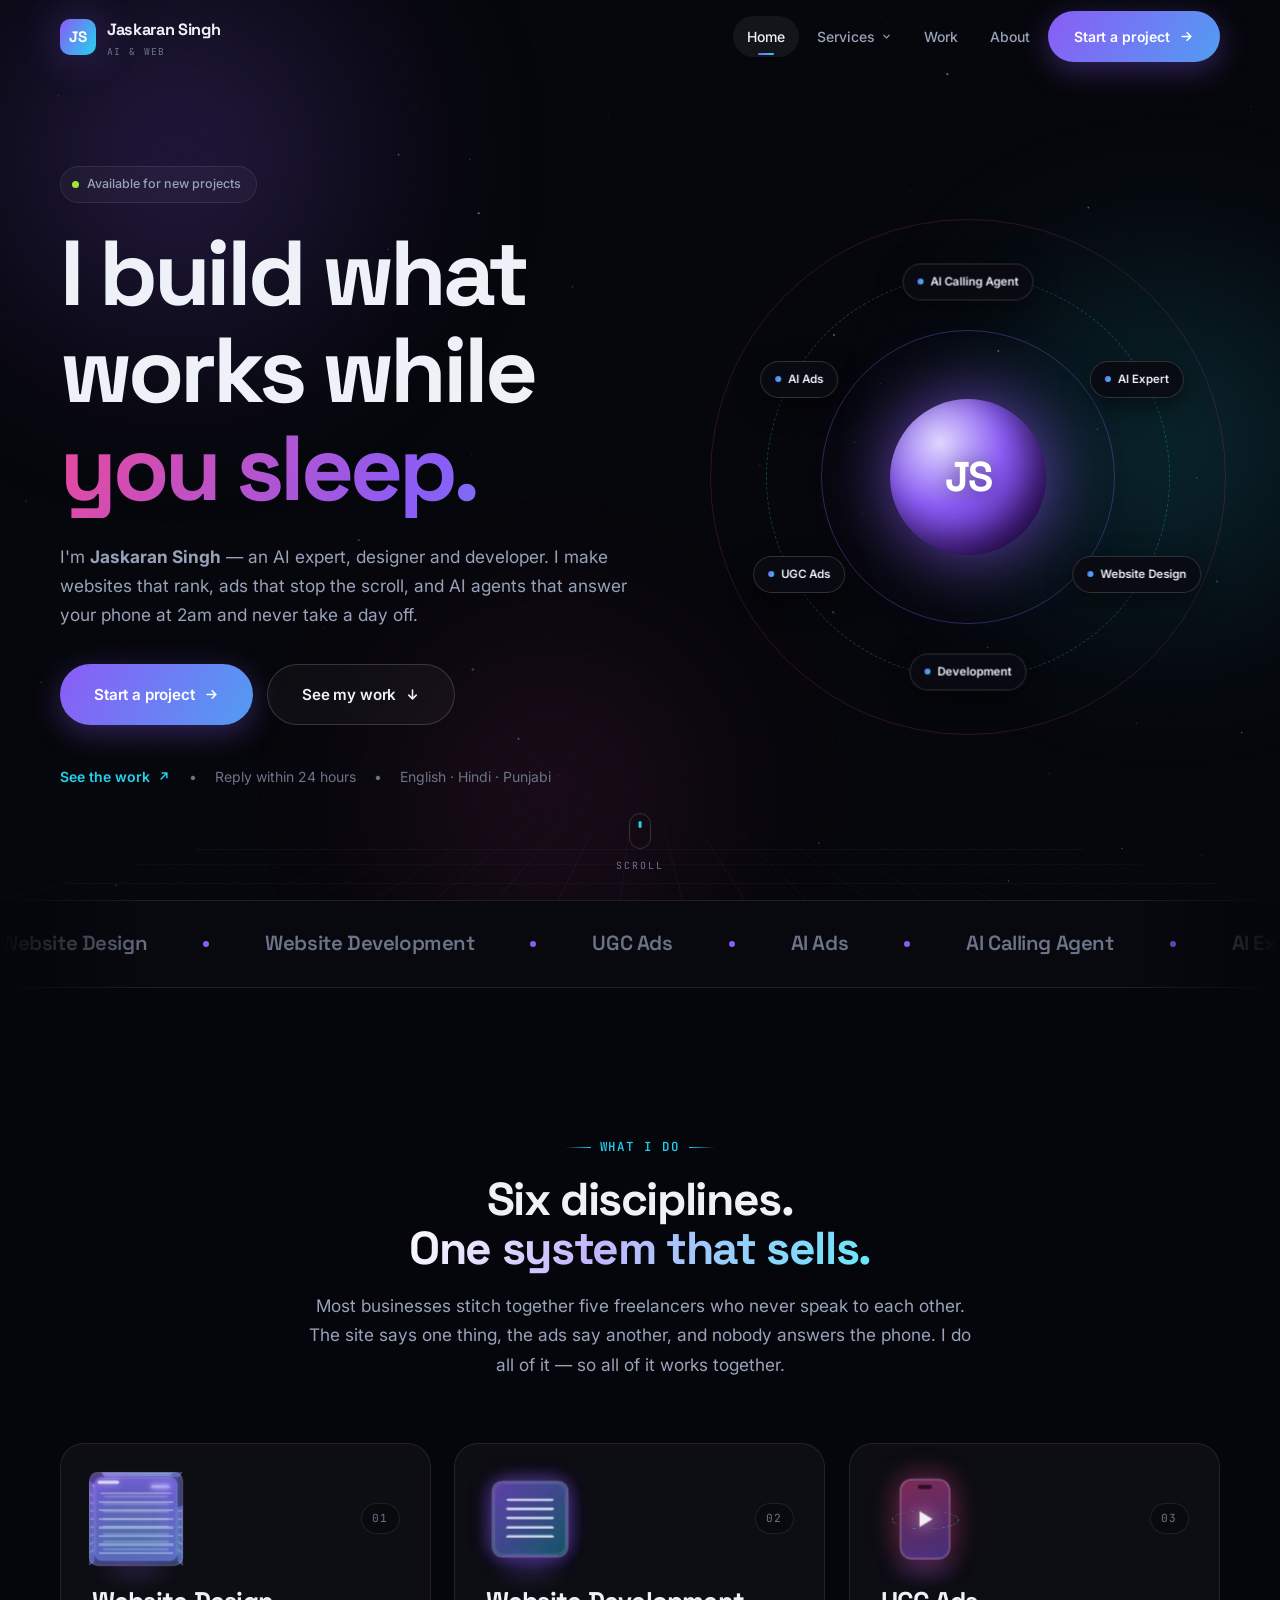
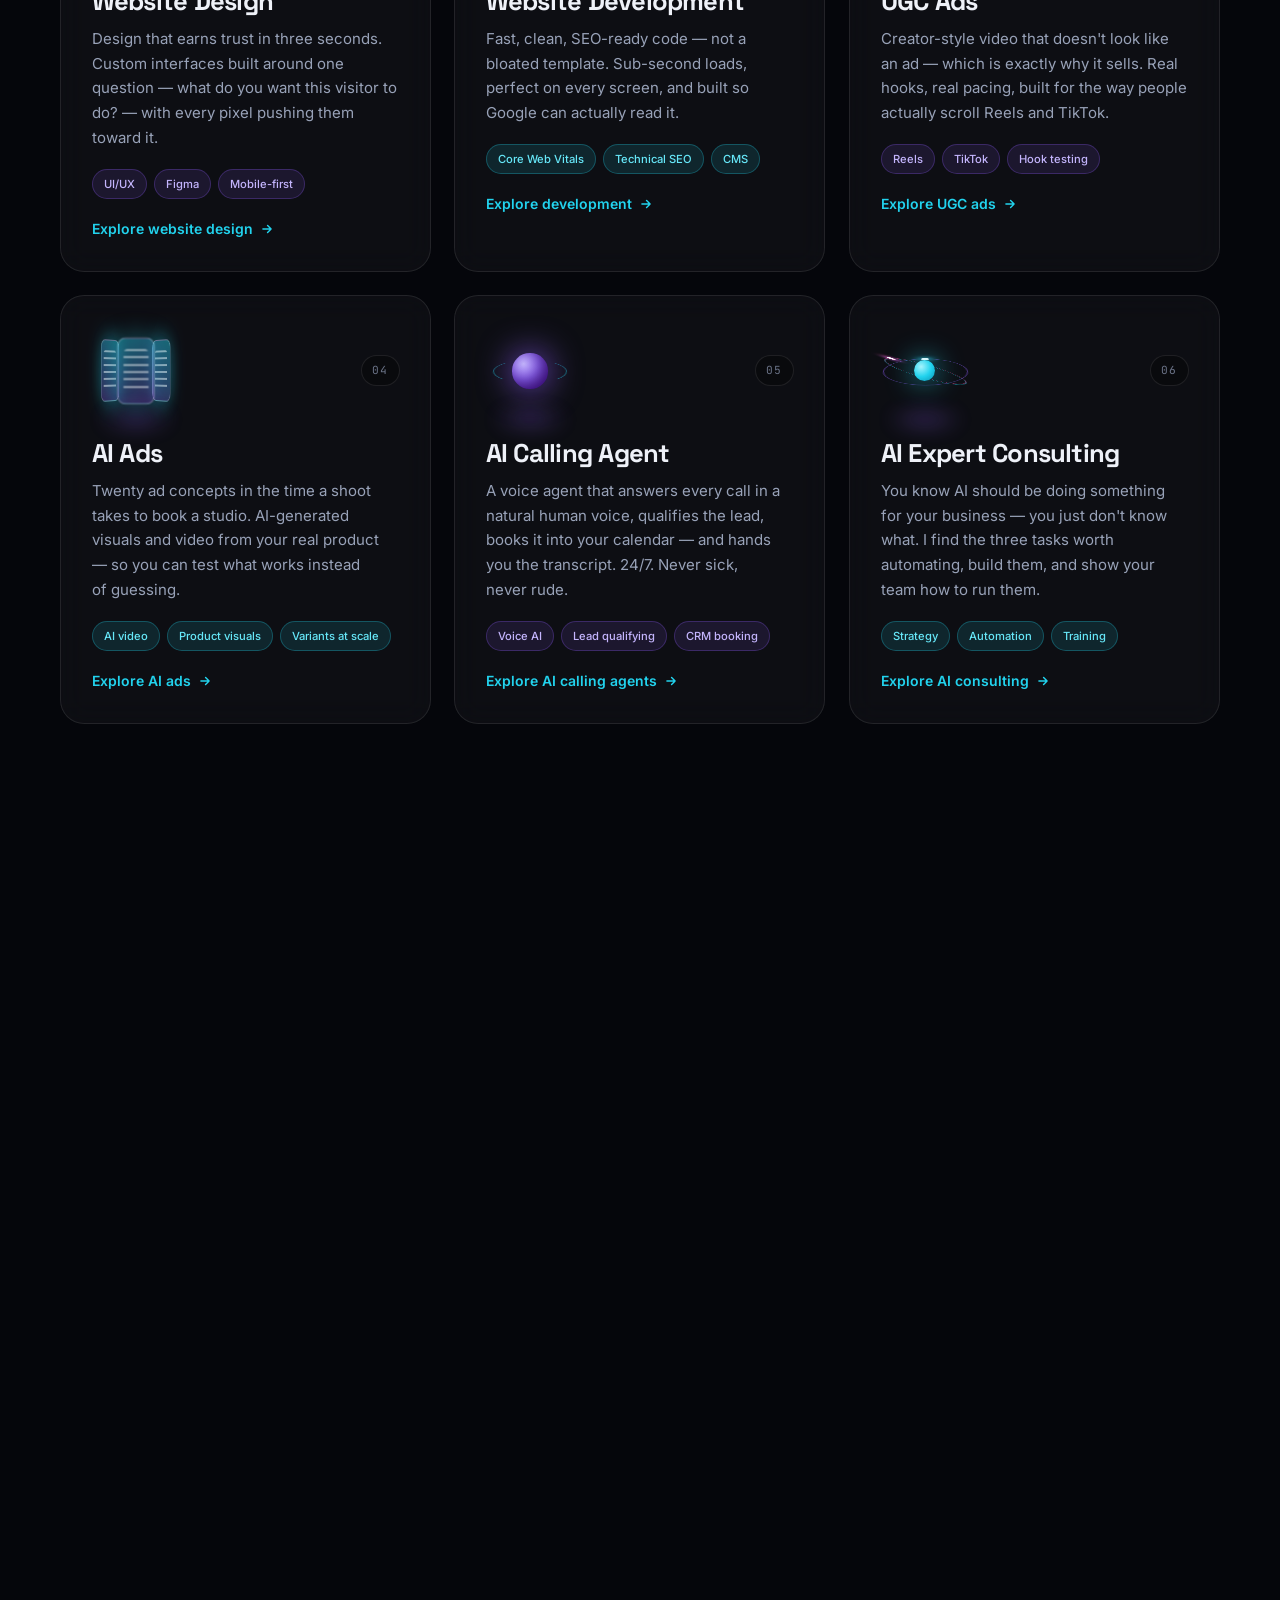
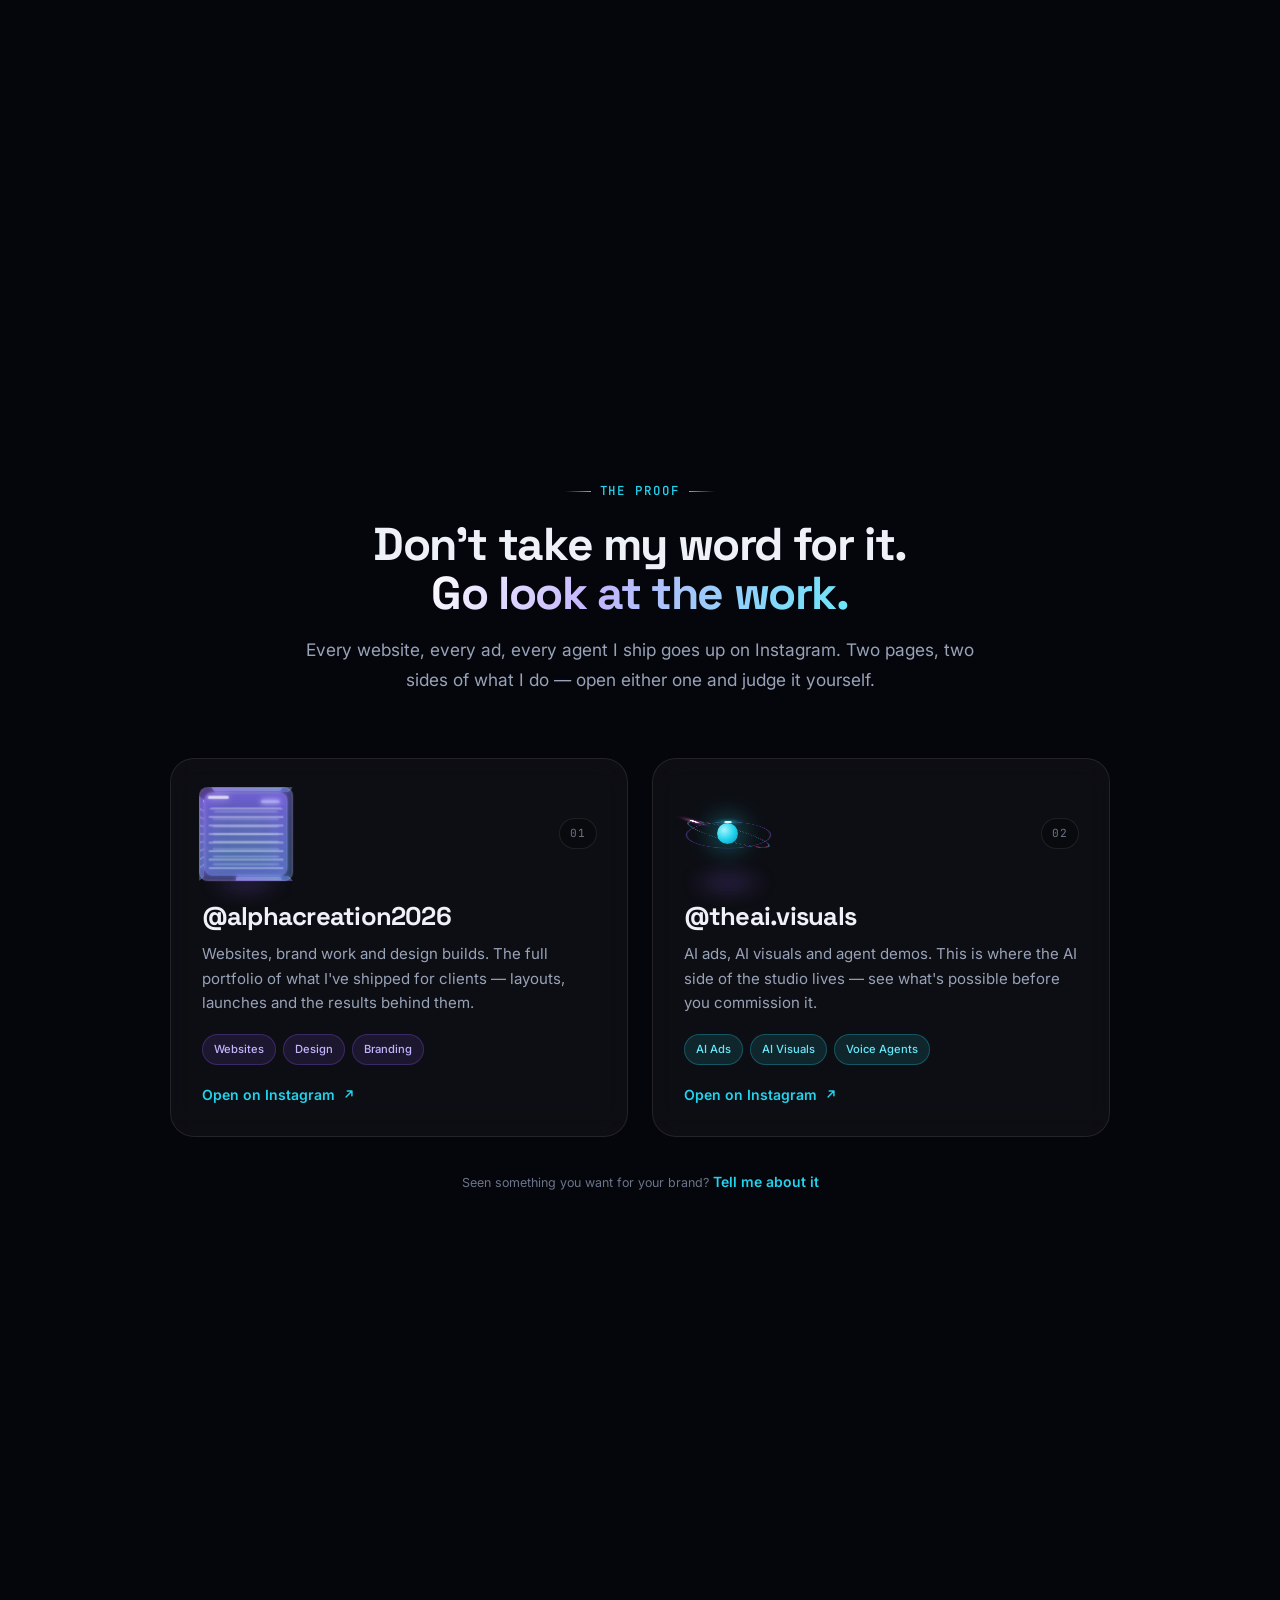
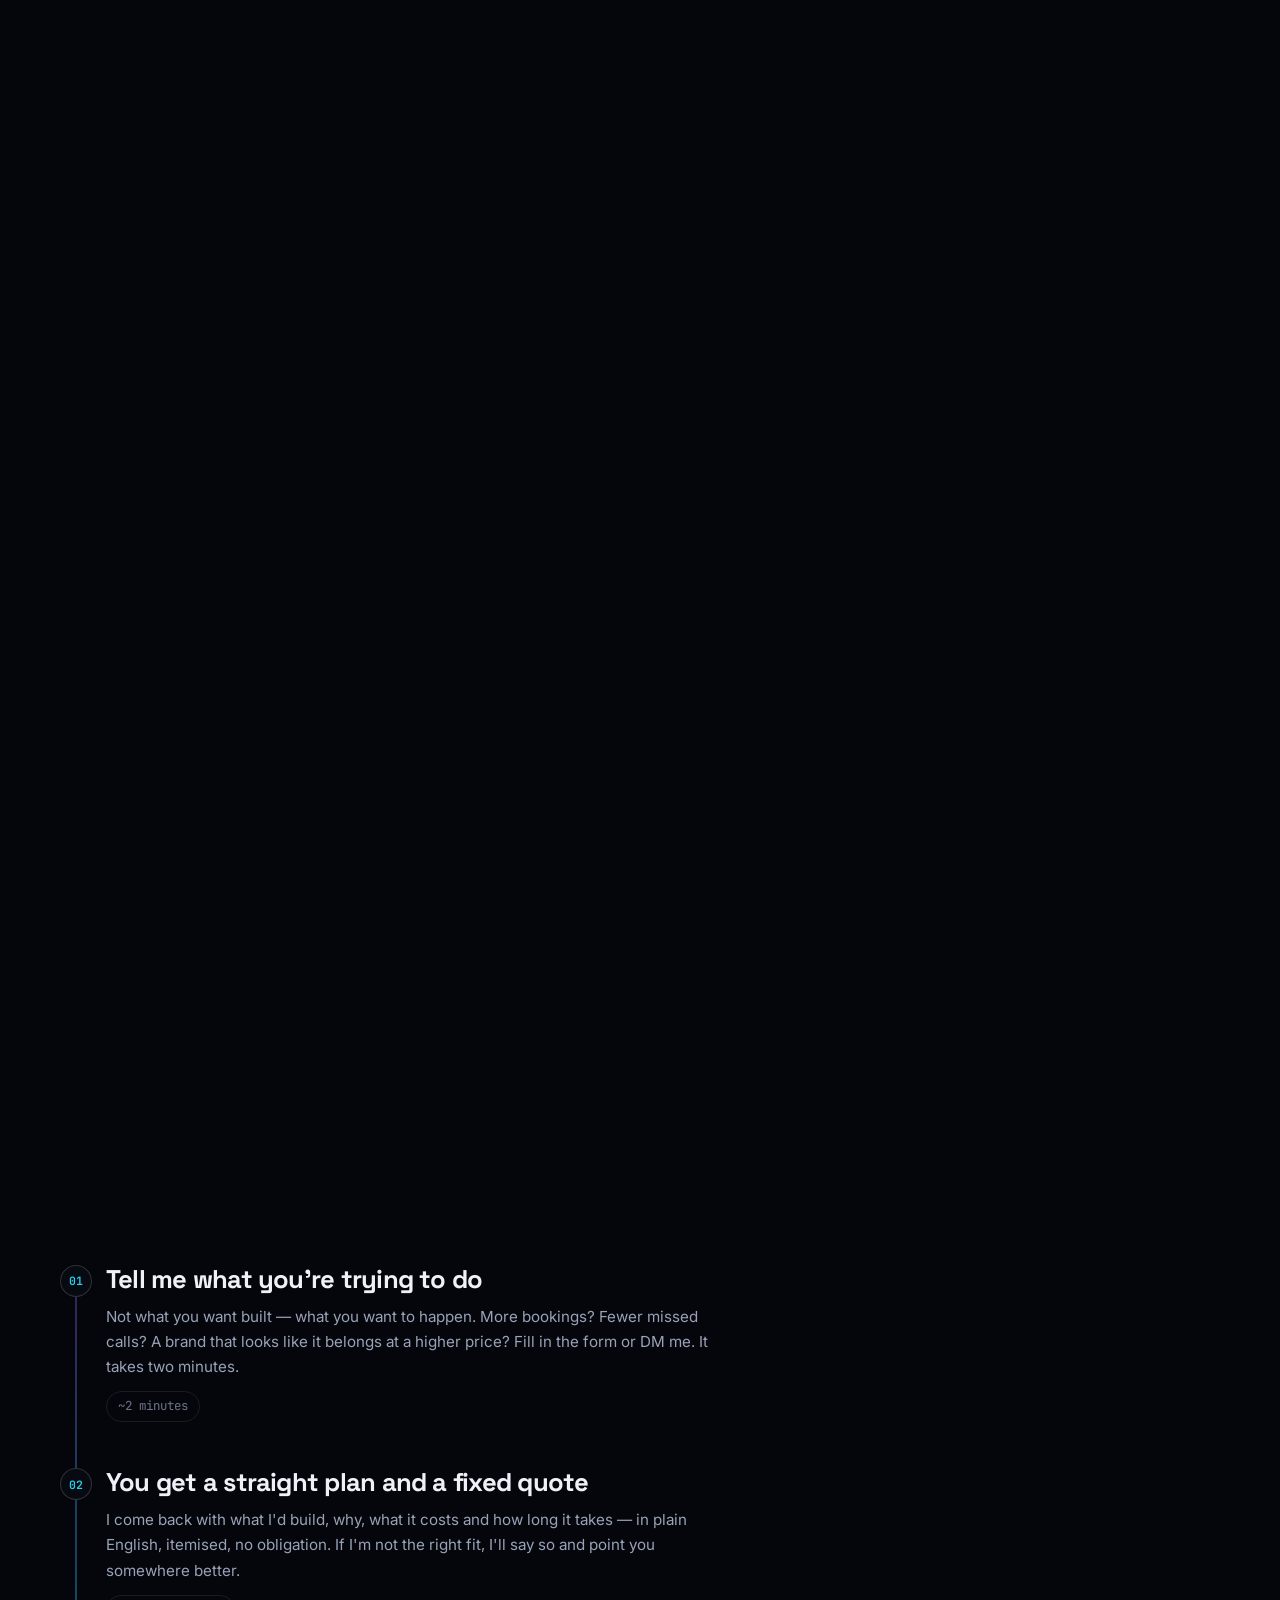
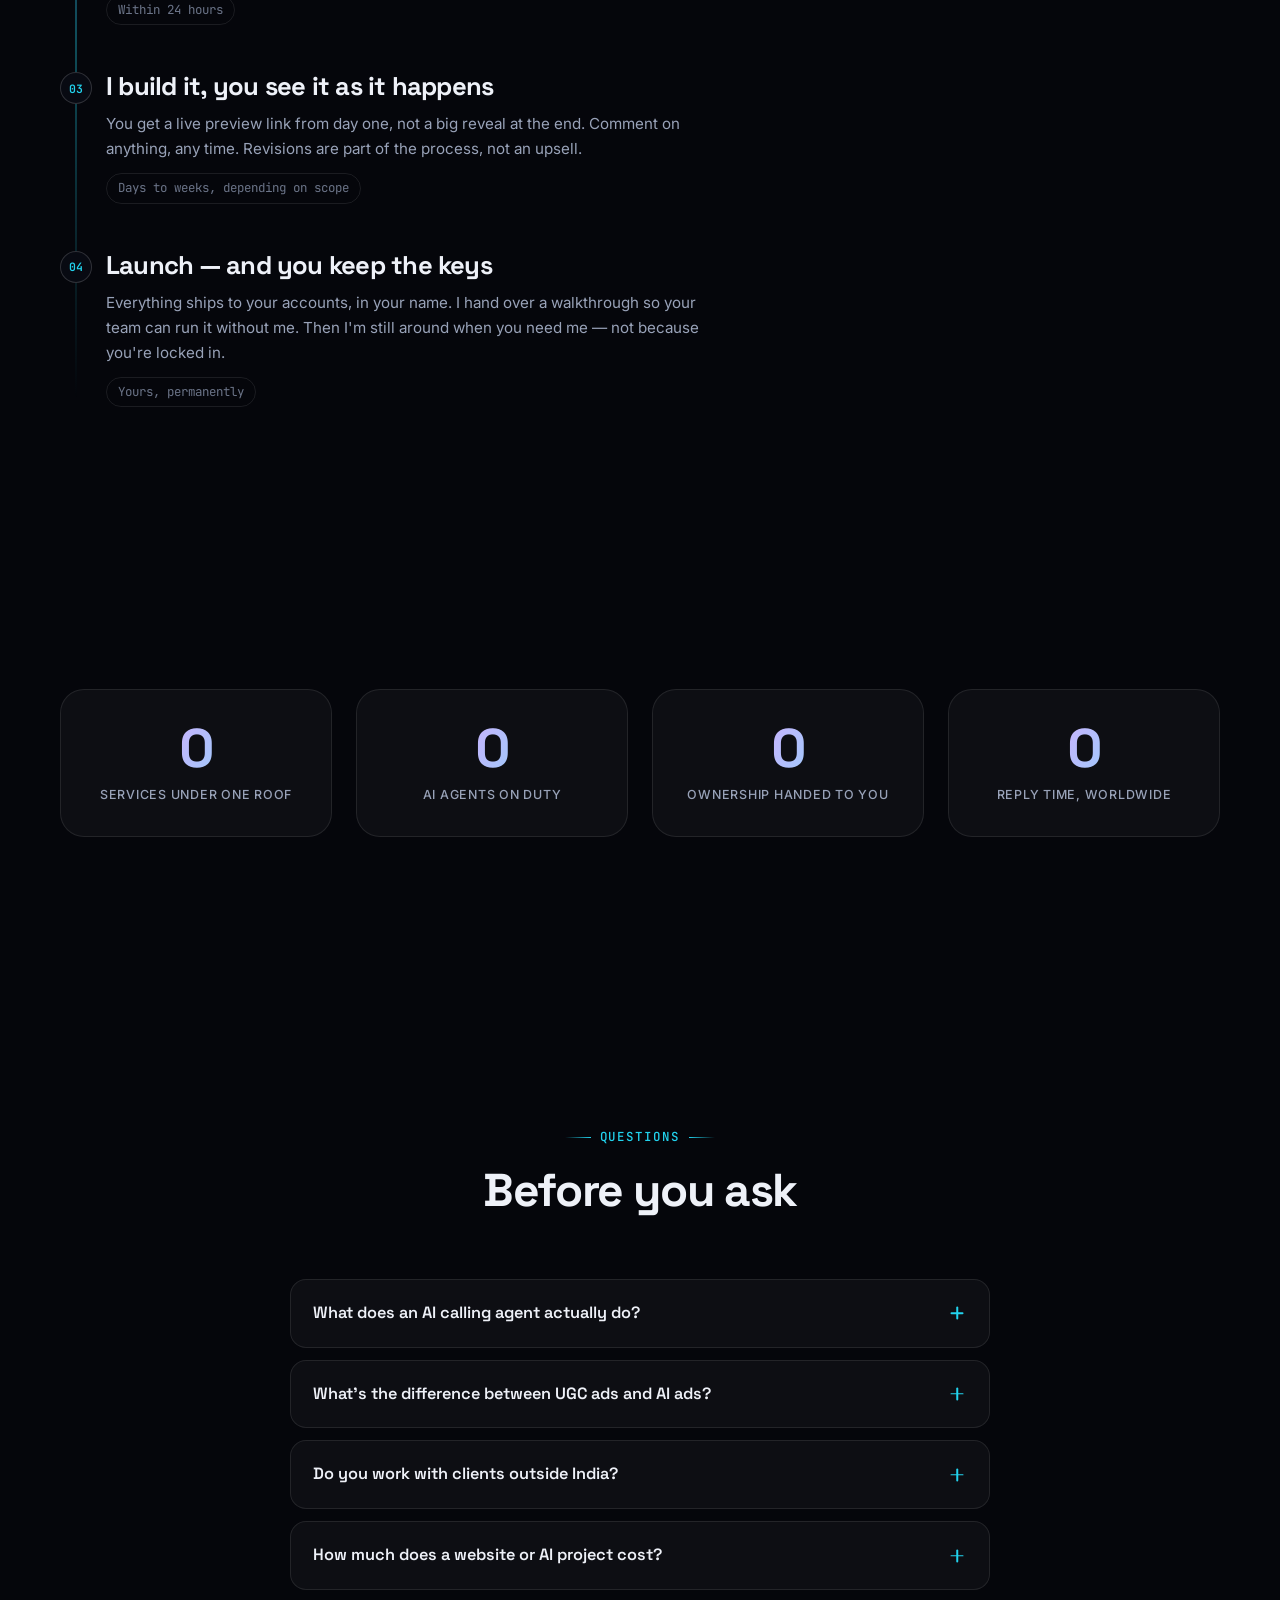
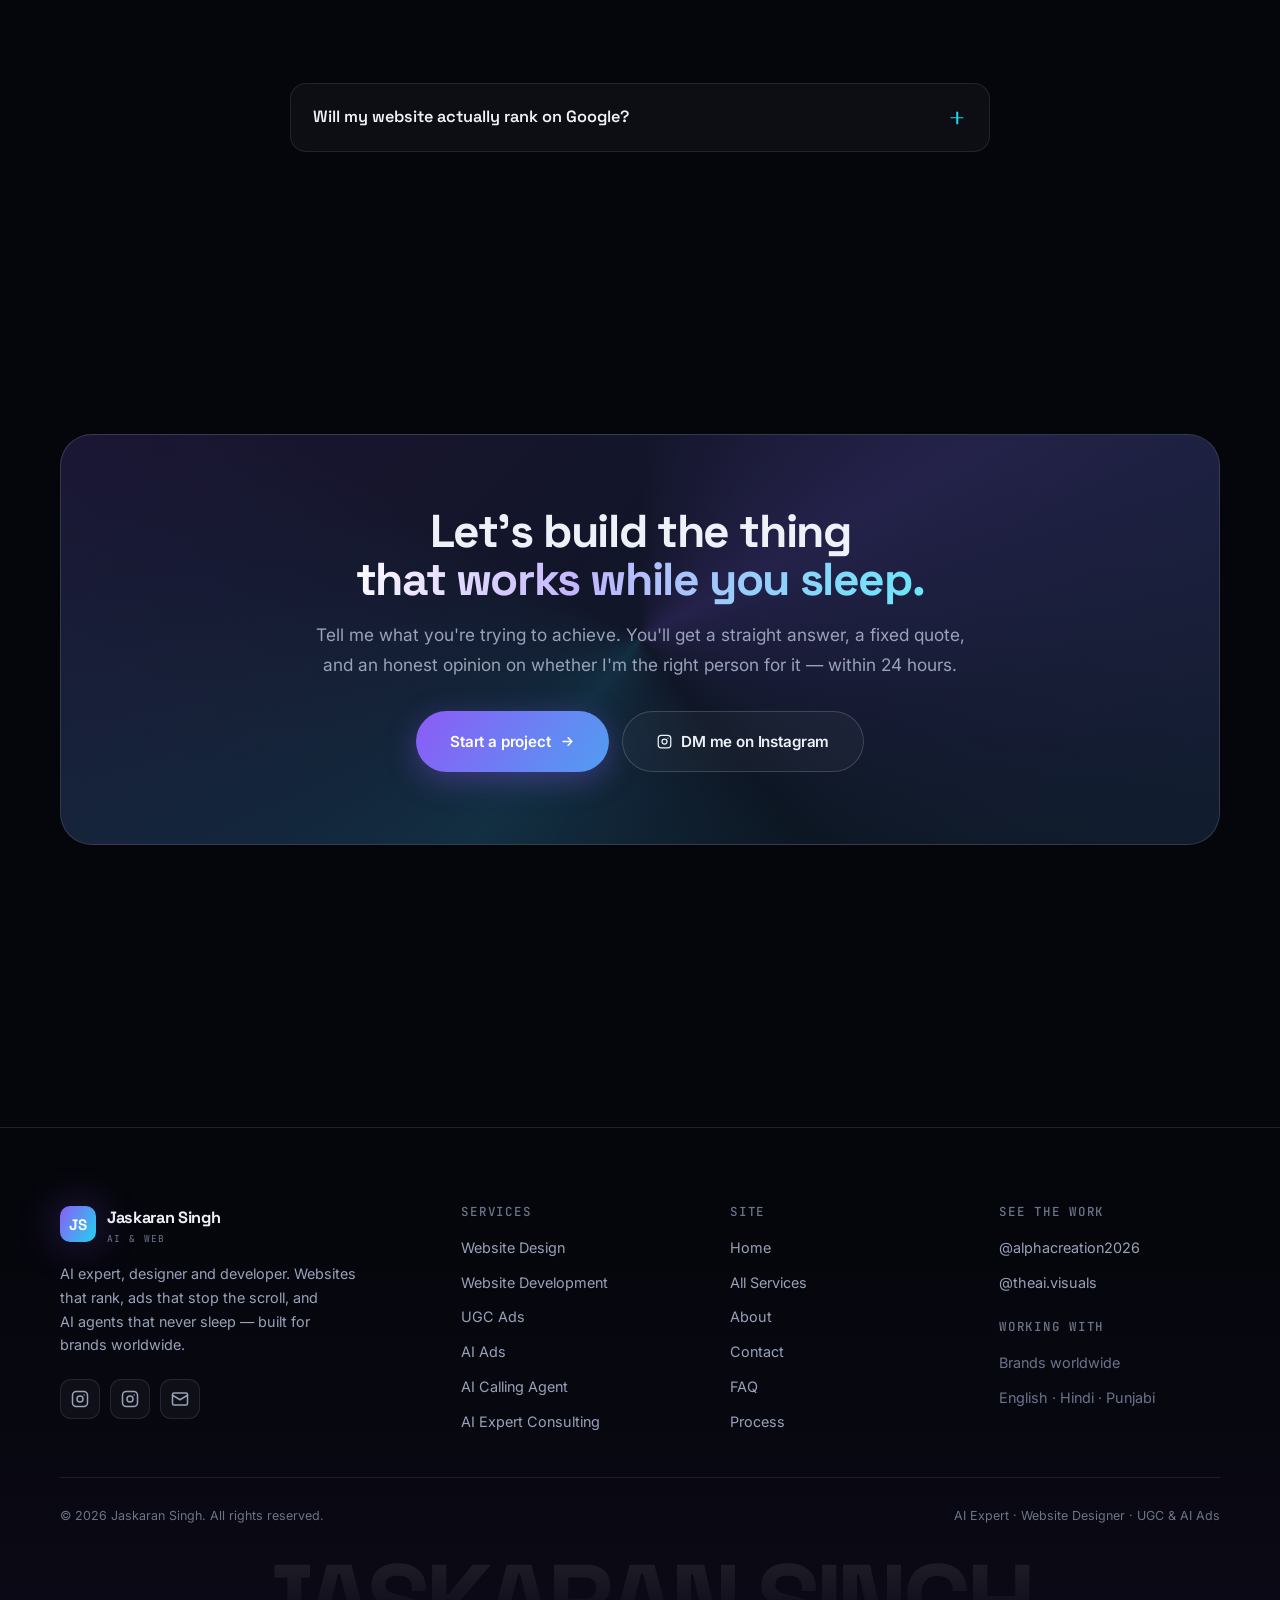
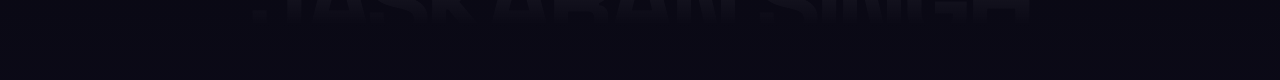
==== index.html @ d7df6669 "Launch personal brand site: AI expert, web design, UGC & AI ads Static site, no framework or build s" ====
<!DOCTYPE html>
<html lang="en">
<head>
<meta charset="utf-8">
<meta name="viewport" content="width=device-width, initial-scale=1">

<!-- ===== PRIMARY SEO ===== -->
<title>Jaskaran Singh — AI Expert, Website Designer &amp; UGC Ads Creator</title>
<meta name="description" content="AI expert and website designer building high-converting websites, UGC ads, AI ad creative and AI calling agents for brands worldwide. One person, six disciplines, one outcome: growth.">
<meta name="keywords" content="AI expert, AI consultant, website designer, website developer, UGC ads creator, AI ads, AI calling agent, AI voice agent, AI automation, freelance web designer">
<meta name="author" content="Jaskaran Singh">
<meta name="robots" content="index, follow, max-image-preview:large, max-snippet:-1, max-video-preview:-1">
<link rel="canonical" href="https://jaskaran-singh.netlify.app/">

<!-- ===== OPEN GRAPH ===== -->
<meta property="og:type" content="website">
<meta property="og:site_name" content="Jaskaran Singh">
<meta property="og:title" content="Jaskaran Singh — AI Expert, Website Designer &amp; UGC Ads Creator">
<meta property="og:description" content="Websites that rank. Ads that stop the scroll. AI agents that never sleep. Built by one person who sees the whole system.">
<meta property="og:url" content="https://jaskaran-singh.netlify.app/">
<meta property="og:image" content="https://jaskaran-singh.netlify.app/assets/img/og-cover.jpg">
<meta property="og:image:width" content="1200">
<meta property="og:image:height" content="630">
<meta property="og:image:alt" content="Jaskaran Singh — AI expert and website designer">
<meta property="og:locale" content="en_US">

<!-- ===== TWITTER ===== -->
<meta name="twitter:card" content="summary_large_image">
<meta name="twitter:title" content="Jaskaran Singh — AI Expert, Website Designer &amp; UGC Ads Creator">
<meta name="twitter:description" content="Websites that rank. Ads that stop the scroll. AI agents that never sleep.">
<meta name="twitter:image" content="https://jaskaran-singh.netlify.app/assets/img/og-cover.jpg">

<!-- ===== ICONS / THEME ===== -->
<meta name="theme-color" content="#05060b">
<link rel="icon" href="assets/img/favicon.svg" type="image/svg+xml">
<link rel="apple-touch-icon" href="assets/img/jaskaran-singh.jpg">
<link rel="manifest" href="site.webmanifest">

<!-- ===== FONTS ===== -->
<link rel="preconnect" href="https://fonts.googleapis.com">
<link rel="preconnect" href="https://fonts.gstatic.com" crossorigin>
<link rel="preload" as="style" href="https://fonts.googleapis.com/css2?family=Space+Grotesk:wght@500;600;700&family=Inter:wght@400;500;600&family=JetBrains+Mono:wght@400;500&display=swap">
<link rel="stylesheet" href="https://fonts.googleapis.com/css2?family=Space+Grotesk:wght@500;600;700&family=Inter:wght@400;500;600&family=JetBrains+Mono:wght@400;500&display=swap" media="print" onload="this.media='all'">
<noscript><link rel="stylesheet" href="https://fonts.googleapis.com/css2?family=Space+Grotesk:wght@500;600;700&family=Inter:wght@400;500;600&family=JetBrains+Mono:wght@400;500&display=swap"></noscript>

<link rel="stylesheet" href="assets/css/main.css">

<!-- ===== STRUCTURED DATA =====
     This is what makes Google show rich results. Person + service catalogue + FAQ.
-->
<script type="application/ld+json">
{
  "@context": "https://schema.org",
  "@graph": [
    {
      "@type": "Person",
      "@id": "https://jaskaran-singh.netlify.app/#person",
      "name": "Jaskaran Singh",
      "url": "https://jaskaran-singh.netlify.app/",
      "image": "https://jaskaran-singh.netlify.app/assets/img/jaskaran-singh.jpg",
      "jobTitle": "AI Expert, Website Designer & Developer",
      "description": "AI expert, website designer and developer specialising in high-converting websites, UGC ads, AI ad creative and AI calling agents.",
      "knowsAbout": [
        "Artificial Intelligence",
        "AI Voice Agents",
        "AI Automation",
        "Website Design",
        "Website Development",
        "UGC Advertising",
        "AI Generated Advertising",
        "Conversion Rate Optimisation",
        "Search Engine Optimisation"
      ],
      "sameAs": [
        "https://www.instagram.com/alphacreation2026/",
        "https://www.instagram.com/theai.visuals/"
      ]
    },
    {
      "@type": "ProfessionalService",
      "@id": "https://jaskaran-singh.netlify.app/#business",
      "name": "Jaskaran Singh — AI & Web Studio",
      "url": "https://jaskaran-singh.netlify.app/",
      "image": "https://jaskaran-singh.netlify.app/assets/img/jaskaran-singh.jpg",
      "founder": { "@id": "https://jaskaran-singh.netlify.app/#person" },
      "description": "Website design and development, UGC ads, AI ads, AI calling agents and AI consulting for brands worldwide.",
      "areaServed": "Worldwide",
      "availableLanguage": ["English", "Hindi", "Punjabi"],
      "sameAs": [
        "https://www.instagram.com/alphacreation2026/",
        "https://www.instagram.com/theai.visuals/"
      ],
      "hasOfferCatalog": {
        "@type": "OfferCatalog",
        "name": "Services",
        "itemListElement": [
          { "@type": "Offer", "itemOffered": { "@type": "Service", "name": "Website Design", "url": "https://jaskaran-singh.netlify.app/website-design.html" } },
          { "@type": "Offer", "itemOffered": { "@type": "Service", "name": "Website Development", "url": "https://jaskaran-singh.netlify.app/website-development.html" } },
          { "@type": "Offer", "itemOffered": { "@type": "Service", "name": "UGC Ads", "url": "https://jaskaran-singh.netlify.app/ugc-ads.html" } },
          { "@type": "Offer", "itemOffered": { "@type": "Service", "name": "AI Ads", "url": "https://jaskaran-singh.netlify.app/ai-ads.html" } },
          { "@type": "Offer", "itemOffered": { "@type": "Service", "name": "AI Calling Agent", "url": "https://jaskaran-singh.netlify.app/ai-calling-agent.html" } },
          { "@type": "Offer", "itemOffered": { "@type": "Service", "name": "AI Expert Consulting", "url": "https://jaskaran-singh.netlify.app/ai-expert.html" } }
        ]
      }
    },
    {
      "@type": "WebSite",
      "@id": "https://jaskaran-singh.netlify.app/#website",
      "url": "https://jaskaran-singh.netlify.app/",
      "name": "Jaskaran Singh",
      "publisher": { "@id": "https://jaskaran-singh.netlify.app/#person" },
      "inLanguage": "en"
    },
    {
      "@type": "FAQPage",
      "@id": "https://jaskaran-singh.netlify.app/#faq",
      "mainEntity": [
        {
          "@type": "Question",
          "name": "What does an AI calling agent actually do?",
          "acceptedAnswer": { "@type": "Answer", "text": "It answers your phone in a natural human voice, 24/7. It qualifies leads, books appointments straight into your calendar, answers common questions and follows up with people who never called back — then hands you a transcript of every conversation. It does not get tired, it does not miss a call at 2am, and it costs a fraction of a receptionist." }
        },
        {
          "@type": "Question",
          "name": "What is the difference between UGC ads and AI ads?",
          "acceptedAnswer": { "@type": "Answer", "text": "UGC ads are creator-style videos that look like a real person recommending your product — they build trust because they do not look like ads. AI ads are generated visuals and video built from your product and brand, which lets you test twenty concepts in the time it used to take to shoot one. Most brands win by running both: UGC for trust, AI for volume and speed." }
        },
        {
          "@type": "Question",
          "name": "Do you work with clients outside India?",
          "acceptedAnswer": { "@type": "Answer", "text": "Yes. I work with brands worldwide and I am used to running projects across time zones. Everything is handled remotely — calls, files, revisions and handover — and I work in English, Hindi and Punjabi." }
        },
        {
          "@type": "Question",
          "name": "How much does a website or AI project cost?",
          "acceptedAnswer": { "@type": "Answer", "text": "Every project is scoped and quoted individually, because a five-page brochure site and an AI agent wired into your CRM are not the same job. Tell me what you are trying to achieve through the contact form and you will get a clear, itemised quote with no obligation." }
        },
        {
          "@type": "Question",
          "name": "How long does a project take?",
          "acceptedAnswer": { "@type": "Answer", "text": "A typical website runs two to four weeks from brief to launch. Ad creative usually turns around in a few days. An AI calling agent takes roughly one to two weeks depending on how many systems it needs to connect to. You get a firm timeline in writing before any work starts." }
        },
        {
          "@type": "Question",
          "name": "Will my website actually rank on Google?",
          "acceptedAnswer": { "@type": "Answer", "text": "Every site I build ships with clean semantic HTML, proper meta and Open Graph tags, structured data, a sitemap, fast load times and mobile-first layout — the technical foundation Google rewards. Ranking also depends on your content and competition, so I will tell you honestly what is realistic for your market rather than promise you page one." }
        }
      ]
    }
  ]
}
</script>
</head>

<body>
<a class="skip-link" href="#main">Skip to content</a>
<div class="progress" aria-hidden="true"></div>

<!-- Ambient background -->
<div class="ambient" aria-hidden="true">
  <canvas id="stars"></canvas>
  <div class="aurora aurora--1"></div>
  <div class="aurora aurora--2"></div>
  <div class="aurora aurora--3"></div>
  <div class="grid-floor"></div>
</div>
<div class="noise" aria-hidden="true"></div>
<div class="cursor-glow" aria-hidden="true"></div>

<!-- ============================= NAV ============================= -->
<header class="nav">
  <div class="nav__inner">
    <a class="logo" href="index.html" aria-label="Jaskaran Singh — home">
      <span class="logo__mark">JS</span>
      <span class="logo__text">
        Jaskaran Singh
        <small>AI &amp; Web</small>
      </span>
    </a>

    <nav class="nav__links" aria-label="Main">
      <a class="nav__link" href="index.html" aria-current="page">Home</a>

      <div class="nav__item">
        <a class="nav__link nav__toggle" href="services.html">
          Services
          <svg viewBox="0 0 24 24" fill="none" stroke="currentColor" stroke-width="2.5" stroke-linecap="round" aria-hidden="true"><path d="M6 9l6 6 6-6"/></svg>
        </a>
        <div class="nav__menu">
          <a href="website-design.html"><i></i>Website Design</a>
          <a href="website-development.html"><i></i>Website Development</a>
          <a href="ugc-ads.html"><i></i>UGC Ads</a>
          <a href="ai-ads.html"><i></i>AI Ads</a>
          <a href="ai-calling-agent.html"><i></i>AI Calling Agent</a>
          <a href="ai-expert.html"><i></i>AI Expert Consulting</a>
        </div>
      </div>

      <a class="nav__link" href="#work">Work</a>
      <a class="nav__link" href="about.html">About</a>
      <a class="btn btn--primary" href="contact.html" data-magnetic>
        Start a project
        <svg viewBox="0 0 24 24" fill="none" stroke="currentColor" stroke-width="2.5" stroke-linecap="round" stroke-linejoin="round" aria-hidden="true"><path d="M5 12h14M13 6l6 6-6 6"/></svg>
      </a>
    </nav>

    <button class="burger" aria-label="Open menu" aria-expanded="false" aria-controls="drawer">
      <span></span><span></span><span></span>
    </button>
  </div>
</header>

<!-- Mobile drawer -->
<div class="drawer" id="drawer" aria-hidden="true">
  <a href="index.html" aria-current="page">Home</a>
  <a href="about.html">About</a>
  <a href="#work">Work</a>
  <p class="drawer__label">Services</p>
  <a href="website-design.html">Website Design</a>
  <a href="website-development.html">Website Development</a>
  <a href="ugc-ads.html">UGC Ads</a>
  <a href="ai-ads.html">AI Ads</a>
  <a href="ai-calling-agent.html">AI Calling Agent</a>
  <a href="ai-expert.html">AI Expert Consulting</a>
  <a class="btn btn--primary" href="contact.html">Start a project</a>
</div>

<main id="main">

<!-- ============================= HERO ============================= -->
<section class="hero">
  <div class="wrap hero__grid">
    <div>
      <span class="badge fade-up fade-up--1">
        <span class="badge__dot"></span>
        Available for new projects
      </span>

      <h1 class="hero__title">
        <span class="line"><span>I build what</span></span>
        <span class="line"><span>works while</span></span>
        <span class="line"><span><span class="grad-text-brand">you sleep.</span></span></span>
      </h1>

      <p class="lead hero__lead fade-up fade-up--2">
        I'm <strong>Jaskaran Singh</strong> — an AI expert, designer and developer. I make websites that rank,
        ads that stop the scroll, and AI agents that answer your phone at 2am and never take a day off.
      </p>

      <div class="hero__cta fade-up fade-up--3">
        <a class="btn btn--primary btn--lg" href="contact.html" data-magnetic>
          Start a project
          <svg viewBox="0 0 24 24" fill="none" stroke="currentColor" stroke-width="2.5" stroke-linecap="round" stroke-linejoin="round" aria-hidden="true"><path d="M5 12h14M13 6l6 6-6 6"/></svg>
        </a>
        <a class="btn btn--ghost btn--lg" href="#work">
          See my work
          <svg viewBox="0 0 24 24" fill="none" stroke="currentColor" stroke-width="2.5" stroke-linecap="round" stroke-linejoin="round" aria-hidden="true"><path d="M12 5v14M6 13l6 6 6-6"/></svg>
        </a>
      </div>

      <!-- Every claim here is one you can stand behind: a promise you control, not a
           review you'd have to prove. When real client reviews arrive, a star rating
           can go back in this strip. -->
      <div class="hero__trust fade-up fade-up--4">
        <a class="link-arrow" href="https://www.instagram.com/alphacreation2026/" target="_blank" rel="noopener noreferrer">
          See the work
          <svg viewBox="0 0 24 24" fill="none" stroke="currentColor" stroke-width="2.5" stroke-linecap="round" stroke-linejoin="round" aria-hidden="true"><path d="M7 17L17 7M9 7h8v8"/></svg>
        </a>
        <span aria-hidden="true">•</span>
        <span>Reply within 24 hours</span>
        <span aria-hidden="true">•</span>
        <span>English · Hindi · Punjabi</span>
      </div>
    </div>

    <!-- 3D orbit showpiece -->
    <div class="hero__visual" aria-hidden="true">
      <div class="orbiter">
        <div class="orbiter__ring orbiter__ring--1"></div>
        <div class="orbiter__ring orbiter__ring--2"></div>
        <div class="orbiter__ring orbiter__ring--3"></div>

        <div class="orbiter__chip" style="--a:270deg; --r:clamp(110px,20vw,195px); --delay:0s"><i></i>AI Calling Agent</div>
        <div class="orbiter__chip" style="--a:330deg; --r:clamp(110px,20vw,195px); --delay:.6s"><i></i>AI Expert</div>
        <div class="orbiter__chip" style="--a:30deg;  --r:clamp(110px,20vw,195px); --delay:1.2s"><i></i>Website Design</div>
        <div class="orbiter__chip" style="--a:90deg;  --r:clamp(110px,20vw,195px); --delay:1.8s"><i></i>Development</div>
        <div class="orbiter__chip" style="--a:150deg; --r:clamp(110px,20vw,195px); --delay:2.4s"><i></i>UGC Ads</div>
        <div class="orbiter__chip" style="--a:210deg; --r:clamp(110px,20vw,195px); --delay:3s"><i></i>AI Ads</div>

        <div class="orbiter__core"><span>JS</span></div>
      </div>
    </div>
  </div>

  <div class="scroll-hint" aria-hidden="true">
    <div class="scroll-hint__track"></div>
    Scroll
  </div>
</section>

<!-- ============================= MARQUEE ============================= -->
<div class="marquee" aria-hidden="true">
  <div class="marquee__track">
    <span class="marquee__item">Website Design</span>
    <span class="marquee__item">Website Development</span>
    <span class="marquee__item">UGC Ads</span>
    <span class="marquee__item">AI Ads</span>
    <span class="marquee__item">AI Calling Agent</span>
    <span class="marquee__item">AI Expert</span>
    <span class="marquee__item">Website Design</span>
    <span class="marquee__item">Website Development</span>
    <span class="marquee__item">UGC Ads</span>
    <span class="marquee__item">AI Ads</span>
    <span class="marquee__item">AI Calling Agent</span>
    <span class="marquee__item">AI Expert</span>
  </div>
</div>

<!-- ============================= SERVICES ============================= -->
<section class="section" id="services">
  <div class="wrap">
    <div class="section-head center" data-reveal>
      <span class="eyebrow">What I do</span>
      <h2>Six disciplines.<br><span class="grad-text">One system that sells.</span></h2>
      <p class="lead">Most businesses stitch together five freelancers who never speak to each other. The site says one thing, the ads say another, and nobody answers the phone. I do all of it — so all of it works together.</p>
    </div>

    <div class="svc-grid">

      <!-- 1. Website Design -->
      <article class="card card--tilt svc" data-reveal style="--d:0s">
        <div class="svc__head">
          <div class="icon3d" aria-hidden="true">
            <div class="icon3d__obj i-cube">
              <div class="icon3d__face"></div><div class="icon3d__face"></div><div class="icon3d__face"></div>
              <div class="icon3d__face"></div><div class="icon3d__face"></div><div class="icon3d__face"></div>
            </div>
          </div>
          <span class="svc__num">01</span>
        </div>
        <div>
          <h3>Website Design</h3>
          <p>Design that earns trust in three seconds. Custom interfaces built around one question — what do you want this visitor to do? — with every pixel pushing them toward it.</p>
        </div>
        <div class="svc__tags">
          <span class="tag">UI/UX</span>
          <span class="tag">Figma</span>
          <span class="tag">Mobile-first</span>
        </div>
        <a class="link-arrow" href="website-design.html">
          Explore website design
          <svg viewBox="0 0 24 24" fill="none" stroke="currentColor" stroke-width="2.5" stroke-linecap="round" stroke-linejoin="round" aria-hidden="true"><path d="M5 12h14M13 6l6 6-6 6"/></svg>
        </a>
      </article>

      <!-- 2. Website Development -->
      <article class="card card--tilt svc" data-reveal style="--d:.08s">
        <div class="svc__head">
          <div class="icon3d" aria-hidden="true">
            <div class="icon3d__obj i-stack">
              <div class="plane"></div><div class="plane"></div><div class="plane"></div><div class="plane"></div>
            </div>
          </div>
          <span class="svc__num">02</span>
        </div>
        <div>
          <h3>Website Development</h3>
          <p>Fast, clean, SEO-ready code — not a bloated template. Sub-second loads, perfect on every screen, and built so Google can actually read it.</p>
        </div>
        <div class="svc__tags">
          <span class="tag tag--cyan">Core Web Vitals</span>
          <span class="tag tag--cyan">Technical SEO</span>
          <span class="tag tag--cyan">CMS</span>
        </div>
        <a class="link-arrow" href="website-development.html">
          Explore development
          <svg viewBox="0 0 24 24" fill="none" stroke="currentColor" stroke-width="2.5" stroke-linecap="round" stroke-linejoin="round" aria-hidden="true"><path d="M5 12h14M13 6l6 6-6 6"/></svg>
        </a>
      </article>

      <!-- 3. UGC Ads -->
      <article class="card card--tilt svc" data-reveal style="--d:.16s">
        <div class="svc__head">
          <div class="icon3d" aria-hidden="true">
            <div class="icon3d__obj i-phone">
              <div class="body body--back"></div>
              <div class="body"></div>
              <div class="rec"></div>
            </div>
          </div>
          <span class="svc__num">03</span>
        </div>
        <div>
          <h3>UGC Ads</h3>
          <p>Creator-style video that doesn't look like an ad — which is exactly why it sells. Real hooks, real pacing, built for the way people actually scroll Reels and TikTok.</p>
        </div>
        <div class="svc__tags">
          <span class="tag">Reels</span>
          <span class="tag">TikTok</span>
          <span class="tag">Hook testing</span>
        </div>
        <a class="link-arrow" href="ugc-ads.html">
          Explore UGC ads
          <svg viewBox="0 0 24 24" fill="none" stroke="currentColor" stroke-width="2.5" stroke-linecap="round" stroke-linejoin="round" aria-hidden="true"><path d="M5 12h14M13 6l6 6-6 6"/></svg>
        </a>
      </article>

      <!-- 4. AI Ads -->
      <article class="card card--tilt svc" data-reveal style="--d:.24s">
        <div class="svc__head">
          <div class="icon3d" aria-hidden="true">
            <div class="icon3d__obj i-fan">
              <div class="ad"></div><div class="ad"></div><div class="ad"></div>
            </div>
          </div>
          <span class="svc__num">04</span>
        </div>
        <div>
          <h3>AI Ads</h3>
          <p>Twenty ad concepts in the time a shoot takes to book a studio. AI-generated visuals and video from your real product — so you can test what works instead of guessing.</p>
        </div>
        <div class="svc__tags">
          <span class="tag tag--cyan">AI video</span>
          <span class="tag tag--cyan">Product visuals</span>
          <span class="tag tag--cyan">Variants at scale</span>
        </div>
        <a class="link-arrow" href="ai-ads.html">
          Explore AI ads
          <svg viewBox="0 0 24 24" fill="none" stroke="currentColor" stroke-width="2.5" stroke-linecap="round" stroke-linejoin="round" aria-hidden="true"><path d="M5 12h14M13 6l6 6-6 6"/></svg>
        </a>
      </article>

      <!-- 5. AI Calling Agent -->
      <article class="card card--tilt svc" data-reveal style="--d:.32s">
        <div class="svc__head">
          <div class="icon3d" aria-hidden="true">
            <div class="icon3d__obj i-orb">
              <div class="sonar"></div><div class="sonar"></div><div class="sonar"></div>
              <div class="halo"></div>
              <div class="core"></div>
            </div>
          </div>
          <span class="svc__num">05</span>
        </div>
        <div>
          <h3>AI Calling Agent</h3>
          <p>A voice agent that answers every call in a natural human voice, qualifies the lead, books it into your calendar — and hands you the transcript. 24/7. Never sick, never rude.</p>
        </div>
        <div class="svc__tags">
          <span class="tag">Voice AI</span>
          <span class="tag">Lead qualifying</span>
          <span class="tag">CRM booking</span>
        </div>
        <a class="link-arrow" href="ai-calling-agent.html">
          Explore AI calling agents
          <svg viewBox="0 0 24 24" fill="none" stroke="currentColor" stroke-width="2.5" stroke-linecap="round" stroke-linejoin="round" aria-hidden="true"><path d="M5 12h14M13 6l6 6-6 6"/></svg>
        </a>
      </article>

      <!-- 6. AI Expert -->
      <article class="card card--tilt svc" data-reveal style="--d:.4s">
        <div class="svc__head">
          <div class="icon3d" aria-hidden="true">
            <div class="icon3d__obj i-atom">
              <div class="orbit"></div><div class="orbit"></div><div class="orbit"></div>
            </div>
            <div class="nucleus"></div>
          </div>
          <span class="svc__num">06</span>
        </div>
        <div>
          <h3>AI Expert Consulting</h3>
          <p>You know AI should be doing something for your business — you just don't know what. I find the three tasks worth automating, build them, and show your team how to run them.</p>
        </div>
        <div class="svc__tags">
          <span class="tag tag--cyan">Strategy</span>
          <span class="tag tag--cyan">Automation</span>
          <span class="tag tag--cyan">Training</span>
        </div>
        <a class="link-arrow" href="ai-expert.html">
          Explore AI consulting
          <svg viewBox="0 0 24 24" fill="none" stroke="currentColor" stroke-width="2.5" stroke-linecap="round" stroke-linejoin="round" aria-hidden="true"><path d="M5 12h14M13 6l6 6-6 6"/></svg>
        </a>
      </article>

    </div>
  </div>
</section>

<!-- ============================= ABOUT + PHOTO ============================= -->
<section class="section" id="about">
  <div class="wrap about-grid">

    <div class="portrait-wrap" data-reveal="left">
      <div class="portrait">
        <img src="assets/img/jaskaran-singh.jpg"
             alt="Jaskaran Singh, AI expert and website designer"
             width="896" height="1195" loading="lazy" decoding="async">
        <div class="portrait__chip">
          <div>
            <div class="portrait__chip-name">Jaskaran Singh</div>
            <div class="portrait__chip-role">AI Expert &amp; Designer</div>
          </div>
          <span class="badge__dot" aria-hidden="true"></span>
        </div>
      </div>

      <div class="portrait__float portrait__float--tr" aria-hidden="true">
        <strong>6</strong>
        <span>Disciplines</span>
      </div>
      <div class="portrait__float portrait__float--bl" aria-hidden="true">
        <strong>24/7</strong>
        <span>AI that never sleeps</span>
      </div>
    </div>

    <div data-reveal="right">
      <span class="eyebrow">Who you're hiring</span>
      <h2>Not a freelancer.<br><span class="grad-text">A whole department.</span></h2>

      <div class="stack" style="margin-top:24px">
        <p class="lead">
          Most people will sell you a website. I build the machine that sells for you — a site engineered to rank
          and convert, creative that stops the scroll, and AI agents that pick up the phone while you're asleep.
        </p>

        <p class="muted">
          I work across six disciplines because the businesses that win don't hire five people who never talk to
          each other. They hire one person who sees the whole system: how the ad sets the promise, how the site
          keeps it, and how the agent closes it. That's the part I care about — not the pixels, not the prompts.
          The outcome.
        </p>

        <blockquote class="pull-quote">
          Design is what people see. AI is what works while you sleep. I build both — and I make them talk to each other.
        </blockquote>

        <p class="muted">
          Every project starts the same way: I ask what you're actually trying to achieve, and I tell you honestly
          whether I'm the right person for it. No jargon, no retainer traps, no disappearing after launch.
        </p>

        <div class="creds" style="margin-top:6px">
          <span class="tag">AI Automation</span>
          <span class="tag tag--cyan">Voice Agents</span>
          <span class="tag">Web Design</span>
          <span class="tag tag--cyan">Development</span>
          <span class="tag">Performance Creative</span>
          <span class="tag tag--cyan">SEO</span>
        </div>

        <div style="margin-top:14px">
          <div class="signature">Jaskaran Singh</div>
          <div class="signature-role">AI Expert · Designer · Developer</div>
        </div>

        <div style="display:flex; gap:12px; flex-wrap:wrap; margin-top:22px">
          <a class="btn btn--primary" href="about.html" data-magnetic>
            More about me
            <svg viewBox="0 0 24 24" fill="none" stroke="currentColor" stroke-width="2.5" stroke-linecap="round" stroke-linejoin="round" aria-hidden="true"><path d="M5 12h14M13 6l6 6-6 6"/></svg>
          </a>
          <a class="btn btn--ghost" href="contact.html">Work with me</a>
        </div>
      </div>
    </div>

  </div>
</section>

<!-- ============================= WORK / INSTAGRAM ============================= -->
<section class="section" id="work">
  <div class="wrap">
    <div class="section-head center" data-reveal>
      <span class="eyebrow">The proof</span>
      <h2>Don't take my word for it.<br><span class="grad-text">Go look at the work.</span></h2>
      <p class="lead">Every website, every ad, every agent I ship goes up on Instagram. Two pages, two sides of what I do — open either one and judge it yourself.</p>
    </div>

    <div class="svc-grid" style="max-width:940px; margin-inline:auto">

      <!-- Alpha Creation -->
      <a class="card card--tilt svc" href="https://www.instagram.com/alphacreation2026/" target="_blank" rel="noopener noreferrer" data-reveal="scale">
        <div class="svc__head">
          <div class="icon3d" aria-hidden="true">
            <div class="icon3d__obj i-cube">
              <div class="icon3d__face"></div><div class="icon3d__face"></div><div class="icon3d__face"></div>
              <div class="icon3d__face"></div><div class="icon3d__face"></div><div class="icon3d__face"></div>
            </div>
          </div>
          <span class="svc__num">01</span>
        </div>
        <div>
          <h3>@alphacreation2026</h3>
          <p>Websites, brand work and design builds. The full portfolio of what I've shipped for clients — layouts, launches and the results behind them.</p>
        </div>
        <div class="svc__tags">
          <span class="tag">Websites</span>
          <span class="tag">Design</span>
          <span class="tag">Branding</span>
        </div>
        <span class="link-arrow">
          Open on Instagram
          <svg viewBox="0 0 24 24" fill="none" stroke="currentColor" stroke-width="2.5" stroke-linecap="round" stroke-linejoin="round" aria-hidden="true"><path d="M7 17L17 7M9 7h8v8"/></svg>
        </span>
      </a>

      <!-- AI Visuals -->
      <a class="card card--tilt svc" href="https://www.instagram.com/theai.visuals/" target="_blank" rel="noopener noreferrer" data-reveal="scale" style="--d:.1s">
        <div class="svc__head">
          <div class="icon3d" aria-hidden="true">
            <div class="icon3d__obj i-atom">
              <div class="orbit"></div><div class="orbit"></div><div class="orbit"></div>
            </div>
            <div class="nucleus"></div>
          </div>
          <span class="svc__num">02</span>
        </div>
        <div>
          <h3>@theai.visuals</h3>
          <p>AI ads, AI visuals and agent demos. This is where the AI side of the studio lives — see what's possible before you commission it.</p>
        </div>
        <div class="svc__tags">
          <span class="tag tag--cyan">AI Ads</span>
          <span class="tag tag--cyan">AI Visuals</span>
          <span class="tag tag--cyan">Voice Agents</span>
        </div>
        <span class="link-arrow">
          Open on Instagram
          <svg viewBox="0 0 24 24" fill="none" stroke="currentColor" stroke-width="2.5" stroke-linecap="round" stroke-linejoin="round" aria-hidden="true"><path d="M7 17L17 7M9 7h8v8"/></svg>
        </span>
      </a>

    </div>

    <p class="form-note" style="margin-top:32px" data-reveal>
      Seen something you want for your brand? <a class="link-arrow" href="contact.html">Tell me about it</a>
    </p>
  </div>
</section>

<!-- ============================= WHY ME (BENTO) ============================= -->
<section class="section">
  <div class="wrap">
    <div class="section-head center" data-reveal>
      <span class="eyebrow">Why me</span>
      <h2>What you actually get</h2>
    </div>

    <div class="bento">

      <div class="card b-wide" data-reveal>
        <div class="bento__icon" aria-hidden="true">
          <svg viewBox="0 0 24 24" fill="none" stroke="currentColor" stroke-width="2" stroke-linecap="round" stroke-linejoin="round"><path d="M13 2L3 14h9l-1 8 10-12h-9l1-8z"/></svg>
        </div>
        <h3>One person, one thread, zero telephone game</h3>
        <p>You brief me once. There's no account manager translating your idea into a ticket, no handover between three agencies, nothing lost in the middle. The person you talk to is the person building it.</p>
      </div>

      <div class="card" data-reveal style="--d:.08s">
        <div class="bento__icon" aria-hidden="true">
          <svg viewBox="0 0 24 24" fill="none" stroke="currentColor" stroke-width="2" stroke-linecap="round" stroke-linejoin="round"><circle cx="11" cy="11" r="8"/><path d="M21 21l-4.3-4.3"/></svg>
        </div>
        <h3>Built to be found</h3>
        <p>Semantic HTML, structured data, sitemaps, real page speed. The technical foundation Google rewards — baked in from the first line, not bolted on after launch.</p>
      </div>

      <div class="card" data-reveal style="--d:.16s">
        <div class="bento__icon" aria-hidden="true">
          <svg viewBox="0 0 24 24" fill="none" stroke="currentColor" stroke-width="2" stroke-linecap="round" stroke-linejoin="round"><path d="M12 22s8-4 8-10V5l-8-3-8 3v7c0 6 8 10 8 10z"/></svg>
        </div>
        <h3>You own everything</h3>
        <p>Your code, your accounts, your data, your domain. No proprietary lock-in, no hostage situation if you ever want to walk away. That's how it should be.</p>
      </div>

      <div class="card" data-reveal style="--d:.24s">
        <div class="bento__icon" aria-hidden="true">
          <svg viewBox="0 0 24 24" fill="none" stroke="currentColor" stroke-width="2" stroke-linecap="round" stroke-linejoin="round"><circle cx="12" cy="12" r="9"/><path d="M12 7v5l3 3"/></svg>
        </div>
        <h3>Straight answers, fast</h3>
        <p>If your idea won't work, I'll tell you before you pay me, not after. Every enquiry gets a personal reply — usually within 24 hours, wherever you are in the world.</p>
      </div>

      <div class="card" data-reveal style="--d:.32s">
        <div class="bento__icon" aria-hidden="true">
          <svg viewBox="0 0 24 24" fill="none" stroke="currentColor" stroke-width="2" stroke-linecap="round" stroke-linejoin="round"><path d="M3 3v18h18"/><path d="M7 15l4-5 3 3 5-7"/></svg>
        </div>
        <h3>Judged on outcomes</h3>
        <p>Not on how pretty the mockup was. Leads booked, calls answered, ads that hold their cost per result. If it doesn't move a number, it isn't done.</p>
      </div>

    </div>
  </div>
</section>

<!-- ============================= PROCESS ============================= -->
<section class="section" id="process">
  <div class="wrap">
    <div class="section-head" data-reveal>
      <span class="eyebrow">How it works</span>
      <h2>Four steps.<br><span class="grad-text">No mystery, no drama.</span></h2>
    </div>

    <div class="timeline">
      <div class="step">
        <span class="step__dot">01</span>
        <h3>Tell me what you're trying to do</h3>
        <p>Not what you want built — what you want to happen. More bookings? Fewer missed calls? A brand that looks like it belongs at a higher price? Fill in the form or DM me. It takes two minutes.</p>
        <span class="step__meta">~2 minutes</span>
      </div>

      <div class="step">
        <span class="step__dot">02</span>
        <h3>You get a straight plan and a fixed quote</h3>
        <p>I come back with what I'd build, why, what it costs and how long it takes — in plain English, itemised, no obligation. If I'm not the right fit, I'll say so and point you somewhere better.</p>
        <span class="step__meta">Within 24 hours</span>
      </div>

      <div class="step">
        <span class="step__dot">03</span>
        <h3>I build it, you see it as it happens</h3>
        <p>You get a live preview link from day one, not a big reveal at the end. Comment on anything, any time. Revisions are part of the process, not an upsell.</p>
        <span class="step__meta">Days to weeks, depending on scope</span>
      </div>

      <div class="step">
        <span class="step__dot">04</span>
        <h3>Launch — and you keep the keys</h3>
        <p>Everything ships to your accounts, in your name. I hand over a walkthrough so your team can run it without me. Then I'm still around when you need me — not because you're locked in.</p>
        <span class="step__meta">Yours, permanently</span>
      </div>
    </div>
  </div>
</section>

<!-- ============================= STATS ============================= -->
<!-- ⚠️ EDIT THESE: replace with your real numbers before you go live.
     data-count = the number that counts up. data-suffix = what goes after it. -->
<section class="section">
  <div class="wrap">
    <div class="stats">
      <div class="stat" data-reveal="scale">
        <div class="stat__num"><span data-count="6" data-suffix="">0</span></div>
        <div class="stat__label">Services under one roof</div>
      </div>
      <div class="stat" data-reveal="scale" style="--d:.08s">
        <div class="stat__num"><span data-count="24" data-suffix="/7">0</span></div>
        <div class="stat__label">AI agents on duty</div>
      </div>
      <div class="stat" data-reveal="scale" style="--d:.16s">
        <div class="stat__num"><span data-count="100" data-suffix="%">0</span></div>
        <div class="stat__label">Ownership handed to you</div>
      </div>
      <div class="stat" data-reveal="scale" style="--d:.24s">
        <div class="stat__num"><span data-count="24" data-suffix="h">0</span></div>
        <div class="stat__label">Reply time, worldwide</div>
      </div>
    </div>
  </div>
</section>


<!-- ============================= FAQ ============================= -->
<section class="section" id="faq">
  <div class="wrap wrap-narrow">
    <div class="section-head center" data-reveal>
      <span class="eyebrow">Questions</span>
      <h2>Before you ask</h2>
    </div>

    <div class="faq">
      <details class="faq__item" data-reveal>
        <summary class="faq__q">What does an AI calling agent actually do?<span class="faq__icon" aria-hidden="true"></span></summary>
        <div class="faq__a">It answers your phone in a natural human voice, 24/7. It qualifies leads, books appointments straight into your calendar, answers common questions, and follows up with people who never called back — then hands you a transcript of every conversation. It doesn't get tired, it doesn't miss a call at 2am, and it costs a fraction of a receptionist.</div>
      </details>

      <details class="faq__item" data-reveal>
        <summary class="faq__q">What's the difference between UGC ads and AI ads?<span class="faq__icon" aria-hidden="true"></span></summary>
        <div class="faq__a">UGC ads are creator-style videos that look like a real person recommending your product — they build trust precisely because they don't look like ads. AI ads are generated visuals and video built from your product and brand, which lets you test twenty concepts in the time it used to take to shoot one. Most brands win by running both: UGC for trust, AI for volume and speed.</div>
      </details>

      <details class="faq__item" data-reveal>
        <summary class="faq__q">Do you work with clients outside India?<span class="faq__icon" aria-hidden="true"></span></summary>
        <div class="faq__a">Yes. I work with brands worldwide and I'm used to running projects across time zones. Everything is handled remotely — calls, files, revisions and handover — and I work in English, Hindi and Punjabi.</div>
      </details>

      <details class="faq__item" data-reveal>
        <summary class="faq__q">How much does a website or AI project cost?<span class="faq__icon" aria-hidden="true"></span></summary>
        <div class="faq__a">Every project is scoped and quoted individually, because a five-page brochure site and an AI agent wired into your CRM aren't the same job. Tell me what you're trying to achieve through the contact form and you'll get a clear, itemised quote — no obligation, no pressure.</div>
      </details>

      <details class="faq__item" data-reveal>
        <summary class="faq__q">How long does a project take?<span class="faq__icon" aria-hidden="true"></span></summary>
        <div class="faq__a">A typical website runs two to four weeks from brief to launch. Ad creative usually turns around in a few days. An AI calling agent takes roughly one to two weeks depending on how many systems it needs to connect to. You get a firm timeline in writing before any work starts.</div>
      </details>

      <details class="faq__item" data-reveal>
        <summary class="faq__q">Will my website actually rank on Google?<span class="faq__icon" aria-hidden="true"></span></summary>
        <div class="faq__a">Every site I build ships with clean semantic HTML, proper meta and Open Graph tags, structured data, a sitemap, fast load times and mobile-first layout — the technical foundation Google rewards. Ranking also depends on your content and your competition, so I'll tell you honestly what's realistic for your market rather than promise you page one.</div>
      </details>
    </div>
  </div>
</section>

<!-- ============================= CTA ============================= -->
<section class="section">
  <div class="wrap">
    <div class="cta-band" data-reveal="scale">
      <h2>Let's build the thing<br><span class="grad-text">that works while you sleep.</span></h2>
      <p class="lead">Tell me what you're trying to achieve. You'll get a straight answer, a fixed quote, and an honest opinion on whether I'm the right person for it — within 24 hours.</p>
      <div class="cta-band__btns">
        <a class="btn btn--primary btn--lg" href="contact.html" data-magnetic>
          Start a project
          <svg viewBox="0 0 24 24" fill="none" stroke="currentColor" stroke-width="2.5" stroke-linecap="round" stroke-linejoin="round" aria-hidden="true"><path d="M5 12h14M13 6l6 6-6 6"/></svg>
        </a>
        <a class="btn btn--ghost btn--lg" href="https://www.instagram.com/alphacreation2026/" target="_blank" rel="noopener noreferrer">
          <svg viewBox="0 0 24 24" fill="none" stroke="currentColor" stroke-width="2" aria-hidden="true"><rect x="2" y="2" width="20" height="20" rx="5"/><circle cx="12" cy="12" r="4"/><circle cx="17.5" cy="6.5" r="1" fill="currentColor" stroke="none"/></svg>
          DM me on Instagram
        </a>
      </div>
    </div>
  </div>
</section>

</main>

<!-- ============================= FOOTER ============================= -->
<footer class="footer">
  <div class="wrap">
    <div class="footer__grid">

      <div class="footer__about">
        <a class="logo" href="index.html">
          <span class="logo__mark">JS</span>
          <span class="logo__text">
            Jaskaran Singh
            <small>AI &amp; Web</small>
          </span>
        </a>
        <p>AI expert, designer and developer. Websites that rank, ads that stop the scroll, and AI agents that never sleep — built for brands worldwide.</p>
        <div class="socials">
          <a class="social" href="https://www.instagram.com/alphacreation2026/" target="_blank" rel="noopener noreferrer" aria-label="Alpha Creation on Instagram">
            <svg viewBox="0 0 24 24" fill="none" stroke="currentColor" stroke-width="2" aria-hidden="true"><rect x="2" y="2" width="20" height="20" rx="5"/><circle cx="12" cy="12" r="4"/><circle cx="17.5" cy="6.5" r="1" fill="currentColor" stroke="none"/></svg>
          </a>
          <a class="social" href="https://www.instagram.com/theai.visuals/" target="_blank" rel="noopener noreferrer" aria-label="AI Visuals on Instagram">
            <svg viewBox="0 0 24 24" fill="none" stroke="currentColor" stroke-width="2" aria-hidden="true"><rect x="2" y="2" width="20" height="20" rx="5"/><circle cx="12" cy="12" r="4"/><circle cx="17.5" cy="6.5" r="1" fill="currentColor" stroke="none"/></svg>
          </a>
          <a class="social" href="contact.html" aria-label="Contact Jaskaran Singh">
            <svg viewBox="0 0 24 24" fill="none" stroke="currentColor" stroke-width="2" stroke-linecap="round" stroke-linejoin="round" aria-hidden="true"><rect x="2" y="4" width="20" height="16" rx="2"/><path d="M2 7l10 6 10-6"/></svg>
          </a>
        </div>
      </div>

      <div>
        <h4>Services</h4>
        <div class="footer__links">
          <a href="website-design.html">Website Design</a>
          <a href="website-development.html">Website Development</a>
          <a href="ugc-ads.html">UGC Ads</a>
          <a href="ai-ads.html">AI Ads</a>
          <a href="ai-calling-agent.html">AI Calling Agent</a>
          <a href="ai-expert.html">AI Expert Consulting</a>
        </div>
      </div>

      <div>
        <h4>Site</h4>
        <div class="footer__links">
          <a href="index.html">Home</a>
          <a href="services.html">All Services</a>
          <a href="about.html">About</a>
          <a href="contact.html">Contact</a>
          <a href="index.html#faq">FAQ</a>
          <a href="index.html#process">Process</a>
        </div>
      </div>

      <div>
        <h4>See the work</h4>
        <div class="footer__links">
          <a href="https://www.instagram.com/alphacreation2026/" target="_blank" rel="noopener noreferrer">@alphacreation2026</a>
          <a href="https://www.instagram.com/theai.visuals/" target="_blank" rel="noopener noreferrer">@theai.visuals</a>
        </div>
        <h4 style="margin-top:26px">Working with</h4>
        <div class="footer__links">
          <span class="dim" style="font-size:.9rem">Brands worldwide</span>
          <span class="dim" style="font-size:.9rem">English · Hindi · Punjabi</span>
        </div>
      </div>

    </div>

    <div class="footer__bottom">
      <p>© <span data-year>2026</span> Jaskaran Singh. All rights reserved.</p>
      <p>AI Expert · Website Designer · UGC &amp; AI Ads</p>
    </div>

    <div class="footer__mark" aria-hidden="true">JASKARAN SINGH</div>
  </div>
</footer>

<script src="assets/js/main.js" defer></script>
</body>
</html>
---- assets/css/main.css ----
/* ==========================================================================
   Jaskaran Singh — Design System
   ==========================================================================
   1.  Tokens
   2.  Reset & Base
   3.  Typography
   4.  Layout
   5.  Ambient background (aurora, grid, noise)
   6.  Cursor
   7.  Navigation
   8.  Buttons
   9.  3D Icons
   10. Hero
   11. Cards & Bento
   12. Marquee
   13. Stats
   14. Process timeline
   15. Testimonials
   16. FAQ
   17. Contact & Forms
   18. Footer
   19. Scroll reveal
   20. Responsive
   21. Reduced motion / print
   ========================================================================== */

/* ==========================================================================
   1. TOKENS
   ========================================================================== */

:root {
  /* Core surfaces */
  --bg: #05060b;
  --bg-2: #080a12;
  --surface: rgba(255, 255, 255, 0.035);
  --surface-2: rgba(255, 255, 255, 0.06);
  --stroke: rgba(255, 255, 255, 0.09);
  --stroke-2: rgba(255, 255, 255, 0.16);

  /* Brand */
  --violet: #8b5cf6;
  --violet-deep: #6d28d9;
  --cyan: #22d3ee;
  --pink: #ec4899;
  --lime: #a3e635;

  /* Text */
  --text: #eef1f8;
  --text-muted: #98a2b8;
  --text-dim: #6b7488;

  /* Gradients */
  --grad-brand: linear-gradient(120deg, var(--violet) 0%, var(--cyan) 100%);
  --grad-brand-3: linear-gradient(120deg, var(--pink) 0%, var(--violet) 45%, var(--cyan) 100%);
  --grad-text: linear-gradient(120deg, #ffffff 0%, #c4b5fd 40%, #67e8f9 100%);

  /* Glow */
  --glow-violet: 0 0 40px rgba(139, 92, 246, 0.35);
  --glow-cyan: 0 0 40px rgba(34, 211, 238, 0.3);

  /* Type */
  --font-display: "Space Grotesk", "Segoe UI", system-ui, -apple-system, sans-serif;
  --font-body: "Inter", "Segoe UI", system-ui, -apple-system, sans-serif;
  --font-mono: "JetBrains Mono", ui-monospace, "Cascadia Code", Consolas, monospace;

  /* Fluid type scale */
  --fs-hero: clamp(2.6rem, 7.2vw, 6rem);
  --fs-h1: clamp(2.2rem, 5.2vw, 4rem);
  --fs-h2: clamp(1.8rem, 3.6vw, 3rem);
  --fs-h3: clamp(1.25rem, 2vw, 1.6rem);
  --fs-lead: clamp(1.02rem, 1.35vw, 1.25rem);
  --fs-body: 1rem;
  --fs-sm: 0.875rem;
  --fs-xs: 0.78rem;

  /* Space */
  --sp-section: clamp(5rem, 11vw, 9.5rem);
  --gutter: clamp(1.15rem, 4vw, 2.5rem);
  --maxw: 1240px;
  --maxw-narrow: 780px;

  /* Radius */
  --r-sm: 10px;
  --r-md: 16px;
  --r-lg: 24px;
  --r-xl: 32px;
  --r-pill: 999px;

  /* Motion */
  --ease-out: cubic-bezier(0.22, 1, 0.36, 1);
  --ease-in-out: cubic-bezier(0.65, 0, 0.35, 1);
  --ease-spring: cubic-bezier(0.34, 1.56, 0.64, 1);
  --dur: 0.5s;

  /* Chrome */
  --nav-h: 74px;
  color-scheme: dark;
}

/* ==========================================================================
   2. RESET & BASE
   ========================================================================== */

*,
*::before,
*::after {
  box-sizing: border-box;
  margin: 0;
  padding: 0;
}

html {
  scroll-behavior: smooth;
  scroll-padding-top: calc(var(--nav-h) + 24px);
  -webkit-text-size-adjust: 100%;
}

body {
  background: var(--bg);
  color: var(--text);
  font-family: var(--font-body);
  font-size: var(--fs-body);
  line-height: 1.65;
  font-synthesis-weight: none;
  -webkit-font-smoothing: antialiased;
  -moz-osx-font-smoothing: grayscale;
  overflow-x: hidden;
  min-height: 100vh;
  position: relative;
}

/* Lock scroll when the mobile drawer is open */
body.is-locked {
  overflow: hidden;
}

img,
svg,
video {
  display: block;
  max-width: 100%;
  height: auto;
}

a {
  color: inherit;
  text-decoration: none;
}

button,
input,
textarea,
select {
  font: inherit;
  color: inherit;
}

button {
  background: none;
  border: 0;
  cursor: pointer;
}

ul,
ol {
  list-style: none;
}

::selection {
  background: rgba(139, 92, 246, 0.4);
  color: #fff;
}

:focus-visible {
  outline: 2px solid var(--cyan);
  outline-offset: 3px;
  border-radius: 4px;
}

/* Skip link — accessibility + a small SEO signal */
.skip-link {
  position: absolute;
  top: -100px;
  left: 16px;
  z-index: 999;
  padding: 12px 20px;
  border-radius: var(--r-sm);
  background: var(--violet);
  color: #fff;
  font-weight: 600;
  transition: top 0.25s var(--ease-out);
}

.skip-link:focus {
  top: 16px;
}

/* Scrollbar */
::-webkit-scrollbar {
  width: 10px;
  height: 10px;
}

::-webkit-scrollbar-track {
  background: var(--bg);
}

::-webkit-scrollbar-thumb {
  background: linear-gradient(var(--violet), var(--cyan));
  border-radius: 99px;
  border: 3px solid var(--bg);
}

/* ==========================================================================
   3. TYPOGRAPHY
   ========================================================================== */

h1,
h2,
h3,
h4 {
  font-family: var(--font-display);
  font-weight: 700;
  line-height: 1.06;
  letter-spacing: -0.03em;
  text-wrap: balance;
}

h1 {
  font-size: var(--fs-h1);
}

h2 {
  font-size: var(--fs-h2);
}

h3 {
  font-size: var(--fs-h3);
  line-height: 1.25;
}

p {
  text-wrap: pretty;
}

.lead {
  font-size: var(--fs-lead);
  color: var(--text-muted);
  line-height: 1.7;
  max-width: 62ch;
}

.muted {
  color: var(--text-muted);
}

.dim {
  color: var(--text-dim);
}

.grad-text {
  background: var(--grad-text);
  -webkit-background-clip: text;
  background-clip: text;
  color: transparent;
}

.grad-text-brand {
  background: var(--grad-brand-3);
  background-size: 200% 100%;
  -webkit-background-clip: text;
  background-clip: text;
  color: transparent;
  animation: hueShift 8s linear infinite;
}

@keyframes hueShift {
  to {
    background-position: 200% 0;
  }
}

/* Eyebrow label above section headings */
.eyebrow {
  display: inline-flex;
  align-items: center;
  gap: 9px;
  font-family: var(--font-mono);
  font-size: var(--fs-xs);
  font-weight: 500;
  letter-spacing: 0.16em;
  text-transform: uppercase;
  color: var(--cyan);
  margin-bottom: 18px;
}

.eyebrow::before {
  content: "";
  width: 26px;
  height: 1px;
  background: linear-gradient(90deg, transparent, var(--cyan));
}

/* ==========================================================================
   4. LAYOUT
   ========================================================================== */

.wrap {
  width: 100%;
  max-width: var(--maxw);
  margin-inline: auto;
  padding-inline: var(--gutter);
}

.wrap-narrow {
  max-width: var(--maxw-narrow);
}

.section {
  padding-block: var(--sp-section);
  position: relative;
}

.section-head {
  max-width: 68ch;
  margin-bottom: clamp(2.5rem, 5vw, 4rem);
}

.section-head.center {
  margin-inline: auto;
  text-align: center;
}

.section-head.center .eyebrow::after {
  content: "";
  width: 26px;
  height: 1px;
  background: linear-gradient(90deg, var(--cyan), transparent);
}

.section-head h2 {
  margin-bottom: 18px;
}

.stack-sm > * + * {
  margin-top: 0.75rem;
}

.stack > * + * {
  margin-top: 1.25rem;
}

.stack-lg > * + * {
  margin-top: 2rem;
}

.divider {
  height: 1px;
  background: linear-gradient(90deg, transparent, var(--stroke-2), transparent);
  border: 0;
}

/* ==========================================================================
   5. AMBIENT BACKGROUND
   ========================================================================== */

.ambient {
  position: fixed;
  inset: 0;
  z-index: -2;
  pointer-events: none;
  overflow: hidden;
  background: var(--bg);
}

/* Particle field */
#stars {
  position: absolute;
  inset: 0;
  width: 100%;
  height: 100%;
  opacity: 0.85;
}

/* Aurora blobs */
.aurora {
  position: absolute;
  border-radius: 50%;
  filter: blur(90px);
  opacity: 0.4;
  will-change: transform;
}

.aurora--1 {
  width: 44vw;
  height: 44vw;
  min-width: 380px;
  min-height: 380px;
  top: -14%;
  left: -8%;
  background: radial-gradient(circle, rgba(139, 92, 246, 0.75), transparent 68%);
  animation: drift1 26s var(--ease-in-out) infinite;
}

.aurora--2 {
  width: 38vw;
  height: 38vw;
  min-width: 320px;
  min-height: 320px;
  top: 22%;
  right: -10%;
  background: radial-gradient(circle, rgba(34, 211, 238, 0.6), transparent 68%);
  animation: drift2 32s var(--ease-in-out) infinite;
}

.aurora--3 {
  width: 34vw;
  height: 34vw;
  min-width: 300px;
  min-height: 300px;
  bottom: -12%;
  left: 26%;
  background: radial-gradient(circle, rgba(236, 72, 153, 0.42), transparent 68%);
  animation: drift3 38s var(--ease-in-out) infinite;
}

@keyframes drift1 {
  0%,
  100% {
    transform: translate3d(0, 0, 0) scale(1);
  }
  50% {
    transform: translate3d(14vw, 10vh, 0) scale(1.22);
  }
}

@keyframes drift2 {
  0%,
  100% {
    transform: translate3d(0, 0, 0) scale(1.1);
  }
  50% {
    transform: translate3d(-16vw, 14vh, 0) scale(0.9);
  }
}

@keyframes drift3 {
  0%,
  100% {
    transform: translate3d(0, 0, 0) scale(1);
  }
  50% {
    transform: translate3d(10vw, -12vh, 0) scale(1.28);
  }
}

/* Perspective grid floor */
.grid-floor {
  position: absolute;
  inset: auto 0 0 0;
  height: 46vh;
  background-image: linear-gradient(rgba(139, 92, 246, 0.16) 1px, transparent 1px),
    linear-gradient(90deg, rgba(139, 92, 246, 0.16) 1px, transparent 1px);
  background-size: 62px 62px;
  transform: perspective(340px) rotateX(64deg);
  transform-origin: bottom center;
  mask-image: linear-gradient(transparent, #000 62%);
  -webkit-mask-image: linear-gradient(transparent, #000 62%);
  opacity: 0.5;
  animation: gridRun 3.4s linear infinite;
}

@keyframes gridRun {
  to {
    background-position: 0 62px, 0 0;
  }
}

/* Film grain — kills gradient banding on large dark surfaces */
.noise {
  position: fixed;
  inset: 0;
  z-index: -1;
  pointer-events: none;
  opacity: 0.035;
  mix-blend-mode: overlay;
  background-image: url("data:image/svg+xml,%3Csvg xmlns='http://www.w3.org/2000/svg' width='200' height='200'%3E%3Cfilter id='n'%3E%3CfeTurbulence type='fractalNoise' baseFrequency='0.85' numOctaves='3'/%3E%3C/filter%3E%3Crect width='200' height='200' filter='url(%23n)'/%3E%3C/svg%3E");
}

/* ==========================================================================
   6. CURSOR
   ========================================================================== */

.cursor-glow {
  position: fixed;
  top: 0;
  left: 0;
  width: 420px;
  height: 420px;
  border-radius: 50%;
  pointer-events: none;
  z-index: 1;
  background: radial-gradient(circle, rgba(139, 92, 246, 0.13), transparent 62%);
  transform: translate3d(-50%, -50%, 0);
  opacity: 0;
  transition: opacity 0.4s ease;
  will-change: transform;
}

.cursor-glow.is-on {
  opacity: 1;
}

/* ==========================================================================
   7. NAVIGATION
   ========================================================================== */

.nav {
  position: fixed;
  top: 0;
  left: 0;
  right: 0;
  z-index: 100;
  height: var(--nav-h);
  display: flex;
  align-items: center;
  transition: background 0.4s var(--ease-out), backdrop-filter 0.4s var(--ease-out),
    border-color 0.4s var(--ease-out), height 0.4s var(--ease-out);
  border-bottom: 1px solid transparent;
}

.nav.is-stuck {
  height: 64px;
  background: rgba(5, 6, 11, 0.72);
  backdrop-filter: blur(20px) saturate(160%);
  -webkit-backdrop-filter: blur(20px) saturate(160%);
  border-bottom-color: var(--stroke);
}

.nav__inner {
  width: 100%;
  max-width: var(--maxw);
  margin-inline: auto;
  padding-inline: var(--gutter);
  display: flex;
  align-items: center;
  justify-content: space-between;
  gap: 24px;
}

/* Logo */
.logo {
  display: inline-flex;
  align-items: center;
  gap: 11px;
  font-family: var(--font-display);
  font-weight: 700;
  font-size: 1.02rem;
  letter-spacing: -0.02em;
  flex-shrink: 0;
}

.logo__mark {
  width: 36px;
  height: 36px;
  border-radius: 10px;
  background: var(--grad-brand);
  display: grid;
  place-items: center;
  font-size: 0.95rem;
  color: #fff;
  box-shadow: var(--glow-violet);
  position: relative;
  overflow: hidden;
  transition: transform 0.5s var(--ease-spring);
}

.logo:hover .logo__mark {
  transform: rotate(-8deg) scale(1.08);
}

/* Sheen sweep across the logo mark */
.logo__mark::after {
  content: "";
  position: absolute;
  inset: 0;
  background: linear-gradient(115deg, transparent 30%, rgba(255, 255, 255, 0.55) 50%, transparent 70%);
  transform: translateX(-120%);
  animation: sheen 5s ease-in-out infinite;
}

@keyframes sheen {
  0%,
  62% {
    transform: translateX(-120%);
  }
  82%,
  100% {
    transform: translateX(120%);
  }
}

.logo__text small {
  display: block;
  font-family: var(--font-mono);
  font-size: 0.6rem;
  font-weight: 400;
  letter-spacing: 0.14em;
  text-transform: uppercase;
  color: var(--text-dim);
  line-height: 1;
  margin-top: 3px;
}

/* Links */
.nav__links {
  display: flex;
  align-items: center;
  gap: 4px;
}

.nav__link {
  position: relative;
  padding: 9px 14px;
  border-radius: var(--r-pill);
  font-size: var(--fs-sm);
  font-weight: 500;
  color: var(--text-muted);
  transition: color 0.3s var(--ease-out), background 0.3s var(--ease-out);
  white-space: nowrap;
}

.nav__link:hover,
.nav__link[aria-current="page"] {
  color: var(--text);
  background: var(--surface-2);
}

.nav__link[aria-current="page"]::after {
  content: "";
  position: absolute;
  left: 50%;
  bottom: 2px;
  width: 16px;
  height: 2px;
  border-radius: 2px;
  background: var(--grad-brand);
  transform: translateX(-50%);
}

/* Dropdown */
.nav__item {
  position: relative;
}

.nav__toggle {
  display: inline-flex;
  align-items: center;
  gap: 6px;
}

.nav__toggle svg {
  width: 11px;
  transition: transform 0.3s var(--ease-out);
}

.nav__item:hover .nav__toggle svg,
.nav__item:focus-within .nav__toggle svg {
  transform: rotate(180deg);
}

.nav__menu {
  position: absolute;
  top: calc(100% + 10px);
  left: 50%;
  translate: -50% 0;
  width: 280px;
  padding: 8px;
  border-radius: var(--r-md);
  background: rgba(10, 11, 18, 0.94);
  backdrop-filter: blur(24px);
  -webkit-backdrop-filter: blur(24px);
  border: 1px solid var(--stroke);
  box-shadow: 0 24px 60px rgba(0, 0, 0, 0.6);
  opacity: 0;
  visibility: hidden;
  transform: translateY(-8px);
  transition: opacity 0.28s var(--ease-out), transform 0.28s var(--ease-out), visibility 0.28s;
}

.nav__item:hover .nav__menu,
.nav__item:focus-within .nav__menu {
  opacity: 1;
  visibility: visible;
  transform: translateY(0);
}

.nav__menu a {
  display: flex;
  align-items: center;
  gap: 11px;
  padding: 10px 12px;
  border-radius: var(--r-sm);
  font-size: var(--fs-sm);
  color: var(--text-muted);
  transition: background 0.2s, color 0.2s;
}

.nav__menu a:hover {
  background: var(--surface-2);
  color: var(--text);
}

.nav__menu i {
  width: 7px;
  height: 7px;
  border-radius: 50%;
  background: var(--grad-brand);
  flex-shrink: 0;
}

/* Burger */
.burger {
  display: none;
  width: 42px;
  height: 42px;
  border-radius: var(--r-sm);
  border: 1px solid var(--stroke);
  background: var(--surface);
  position: relative;
  flex-shrink: 0;
}

.burger span {
  position: absolute;
  left: 50%;
  width: 17px;
  height: 1.5px;
  background: var(--text);
  border-radius: 2px;
  transition: transform 0.35s var(--ease-out), opacity 0.2s;
}

.burger span:nth-child(1) {
  top: 15px;
  transform: translateX(-50%);
}

.burger span:nth-child(2) {
  top: 20px;
  transform: translateX(-50%);
}

.burger span:nth-child(3) {
  top: 25px;
  transform: translateX(-50%);
}

.burger[aria-expanded="true"] span:nth-child(1) {
  transform: translateX(-50%) translateY(5px) rotate(45deg);
}

.burger[aria-expanded="true"] span:nth-child(2) {
  opacity: 0;
}

.burger[aria-expanded="true"] span:nth-child(3) {
  transform: translateX(-50%) translateY(-5px) rotate(-45deg);
}

/* Mobile drawer */
.drawer {
  position: fixed;
  inset: 0;
  z-index: 99;
  padding: calc(var(--nav-h) + 24px) var(--gutter) 40px;
  background: rgba(5, 6, 11, 0.97);
  backdrop-filter: blur(24px);
  -webkit-backdrop-filter: blur(24px);
  display: flex;
  flex-direction: column;
  gap: 6px;
  overflow-y: auto;
  opacity: 0;
  visibility: hidden;
  transform: translateY(-12px);
  transition: opacity 0.35s var(--ease-out), transform 0.35s var(--ease-out), visibility 0.35s;
}

.drawer.is-open {
  opacity: 1;
  visibility: visible;
  transform: translateY(0);
}

.drawer a {
  padding: 15px 4px;
  font-family: var(--font-display);
  font-size: 1.35rem;
  font-weight: 600;
  border-bottom: 1px solid var(--stroke);
  color: var(--text-muted);
  transition: color 0.25s, padding-left 0.25s;
}

.drawer a:hover,
.drawer a[aria-current="page"] {
  color: var(--text);
  padding-left: 12px;
}

.drawer__label {
  font-family: var(--font-mono);
  font-size: var(--fs-xs);
  letter-spacing: 0.16em;
  text-transform: uppercase;
  color: var(--cyan);
  margin-top: 22px;
  margin-bottom: 4px;
}

.drawer .btn {
  margin-top: 26px;
  justify-content: center;
}

/* ==========================================================================
   8. BUTTONS
   ========================================================================== */

.btn {
  position: relative;
  display: inline-flex;
  align-items: center;
  justify-content: center;
  gap: 9px;
  padding: 14px 26px;
  border-radius: var(--r-pill);
  font-size: var(--fs-sm);
  font-weight: 600;
  letter-spacing: -0.01em;
  white-space: nowrap;
  cursor: pointer;
  overflow: hidden;
  isolation: isolate;
  transition: transform 0.35s var(--ease-spring), box-shadow 0.35s var(--ease-out),
    border-color 0.3s, background 0.3s;
  will-change: transform;
}

.btn svg {
  width: 15px;
  height: 15px;
  flex-shrink: 0;
  transition: transform 0.35s var(--ease-out);
}

.btn:hover svg {
  transform: translateX(3px);
}

.btn--primary {
  background: var(--grad-brand);
  background-size: 200% 100%;
  color: #fff;
  box-shadow: 0 8px 30px rgba(139, 92, 246, 0.34);
}

.btn--primary:hover {
  background-position: 100% 0;
  transform: translateY(-2px);
  box-shadow: 0 14px 44px rgba(139, 92, 246, 0.5);
}

/* Light sweep on hover */
.btn--primary::before {
  content: "";
  position: absolute;
  inset: 0;
  z-index: -1;
  background: linear-gradient(115deg, transparent 35%, rgba(255, 255, 255, 0.4) 50%, transparent 65%);
  transform: translateX(-120%);
  transition: transform 0.7s var(--ease-out);
}

.btn--primary:hover::before {
  transform: translateX(120%);
}

.btn--ghost {
  background: var(--surface);
  border: 1px solid var(--stroke-2);
  color: var(--text);
  backdrop-filter: blur(10px);
  -webkit-backdrop-filter: blur(10px);
}

.btn--ghost:hover {
  background: var(--surface-2);
  border-color: var(--violet);
  transform: translateY(-2px);
  box-shadow: var(--glow-violet);
}

.btn--lg {
  padding: 17px 34px;
  font-size: 0.95rem;
}

.btn--block {
  width: 100%;
}

/* Text link with animated underline */
.link-arrow {
  display: inline-flex;
  align-items: center;
  gap: 7px;
  font-size: var(--fs-sm);
  font-weight: 600;
  color: var(--cyan);
  position: relative;
}

.link-arrow svg {
  width: 14px;
  transition: transform 0.35s var(--ease-out);
}

.link-arrow::after {
  content: "";
  position: absolute;
  left: 0;
  bottom: -3px;
  width: 100%;
  height: 1px;
  background: currentColor;
  transform: scaleX(0);
  transform-origin: right;
  transition: transform 0.4s var(--ease-out);
}

.link-arrow:hover::after {
  transform: scaleX(1);
  transform-origin: left;
}

.link-arrow:hover svg {
  transform: translateX(4px);
}

/* Pill badge */
.badge {
  display: inline-flex;
  align-items: center;
  gap: 8px;
  padding: 7px 15px 7px 11px;
  border-radius: var(--r-pill);
  background: var(--surface);
  border: 1px solid var(--stroke);
  font-size: var(--fs-xs);
  font-weight: 500;
  color: var(--text-muted);
  backdrop-filter: blur(10px);
  -webkit-backdrop-filter: blur(10px);
}

.badge__dot {
  width: 7px;
  height: 7px;
  border-radius: 50%;
  background: var(--lime);
  box-shadow: 0 0 0 0 rgba(163, 230, 53, 0.7);
  animation: pulseDot 2.2s infinite;
  flex-shrink: 0;
}

@keyframes pulseDot {
  70% {
    box-shadow: 0 0 0 9px rgba(163, 230, 53, 0);
  }
  100% {
    box-shadow: 0 0 0 0 rgba(163, 230, 53, 0);
  }
}

/* ==========================================================================
   9. 3D ICONS
   ==========================================================================
   Every icon is a real 3D object built from CSS transforms — no images,
   no libraries. `--s` controls the size; faces are positioned at ±--s/2.
   ========================================================================== */

.icon3d {
  --s: 88px;
  width: var(--s);
  height: var(--s);
  perspective: 720px;
  flex-shrink: 0;
  position: relative;
}

.icon3d--lg {
  --s: 132px;
}

.icon3d--xl {
  --s: 168px;
}

.icon3d__obj {
  position: absolute;
  inset: 0;
  transform-style: preserve-3d;
  will-change: transform;
}

/* Soft light pool under each icon */
.icon3d::after {
  content: "";
  position: absolute;
  left: 50%;
  bottom: -18%;
  width: 92%;
  height: 26%;
  translate: -50% 0;
  background: radial-gradient(ellipse, rgba(139, 92, 246, 0.5), transparent 70%);
  filter: blur(10px);
  opacity: 0.8;
  animation: shadowPulse 6s var(--ease-in-out) infinite;
}

@keyframes shadowPulse {
  0%,
  100% {
    transform: scale(1);
    opacity: 0.8;
  }
  50% {
    transform: scale(0.82);
    opacity: 0.45;
  }
}

.icon3d__face {
  position: absolute;
  inset: 0;
  border: 1px solid rgba(255, 255, 255, 0.22);
  border-radius: 8px;
  background: linear-gradient(135deg, rgba(139, 92, 246, 0.42), rgba(34, 211, 238, 0.2));
  backdrop-filter: blur(2px);
  -webkit-backdrop-filter: blur(2px);
  box-shadow: inset 0 0 26px rgba(139, 92, 246, 0.32);
}

/* --- 9a. Cube — Website Design ------------------------------------------ */

.i-cube {
  animation: spinCube 16s linear infinite;
}

@keyframes spinCube {
  from {
    transform: rotateX(-22deg) rotateY(0deg);
  }
  to {
    transform: rotateX(-22deg) rotateY(360deg);
  }
}

.i-cube .icon3d__face:nth-child(1) {
  transform: translateZ(calc(var(--s) / 2));
}
.i-cube .icon3d__face:nth-child(2) {
  transform: rotateY(180deg) translateZ(calc(var(--s) / 2));
}
.i-cube .icon3d__face:nth-child(3) {
  transform: rotateY(90deg) translateZ(calc(var(--s) / 2));
}
.i-cube .icon3d__face:nth-child(4) {
  transform: rotateY(-90deg) translateZ(calc(var(--s) / 2));
}
.i-cube .icon3d__face:nth-child(5) {
  transform: rotateX(90deg) translateZ(calc(var(--s) / 2));
}
.i-cube .icon3d__face:nth-child(6) {
  transform: rotateX(-90deg) translateZ(calc(var(--s) / 2));
}

/* Browser chrome drawn onto each cube face */
.i-cube .icon3d__face::before {
  content: "";
  position: absolute;
  top: 7px;
  left: 7px;
  width: 20px;
  height: 3px;
  border-radius: 2px;
  background: rgba(255, 255, 255, 0.75);
  box-shadow: 0 0 6px rgba(255, 255, 255, 0.5);
}

.i-cube .icon3d__face::after {
  content: "";
  position: absolute;
  inset: 18px 8px 8px 8px;
  border-radius: 4px;
  background: repeating-linear-gradient(
    180deg,
    rgba(255, 255, 255, 0.32) 0 2px,
    transparent 2px 8px
  );
}

/* --- 9b. Code stack — Website Development ------------------------------- */

.i-stack {
  animation: floatStack 9s var(--ease-in-out) infinite;
}

@keyframes floatStack {
  0%,
  100% {
    transform: rotateX(58deg) rotateZ(0deg) translateZ(0);
  }
  50% {
    transform: rotateX(58deg) rotateZ(24deg) translateZ(10px);
  }
}

.i-stack .plane {
  position: absolute;
  inset: 8%;
  border-radius: 10px;
  border: 1px solid rgba(255, 255, 255, 0.26);
  background: linear-gradient(135deg, rgba(139, 92, 246, 0.34), rgba(34, 211, 238, 0.16));
  box-shadow: 0 0 22px rgba(139, 92, 246, 0.34);
}

/* Code lines on each plane */
.i-stack .plane::after {
  content: "";
  position: absolute;
  inset: 22% 18%;
  background: repeating-linear-gradient(
    180deg,
    rgba(255, 255, 255, 0.55) 0 2px,
    transparent 2px 9px
  );
  border-radius: 2px;
}

.i-stack .plane:nth-child(1) {
  transform: translateZ(-30px);
  opacity: 0.4;
}
.i-stack .plane:nth-child(2) {
  transform: translateZ(-12px);
  opacity: 0.6;
}
.i-stack .plane:nth-child(3) {
  transform: translateZ(6px);
  opacity: 0.8;
}
.i-stack .plane:nth-child(4) {
  transform: translateZ(24px);
  opacity: 1;
}

/* --- 9c. Phone — UGC Ads ------------------------------------------------ */

.i-phone {
  animation: spinPhone 13s var(--ease-in-out) infinite;
}

@keyframes spinPhone {
  0%,
  100% {
    transform: rotateX(-8deg) rotateY(-28deg);
  }
  50% {
    transform: rotateX(6deg) rotateY(28deg);
  }
}

.i-phone .body {
  position: absolute;
  inset: 4% 22%;
  border-radius: 12px;
  border: 1px solid rgba(255, 255, 255, 0.3);
  background: linear-gradient(160deg, rgba(236, 72, 153, 0.4), rgba(139, 92, 246, 0.35));
  box-shadow: 0 0 30px rgba(236, 72, 153, 0.4);
  transform: translateZ(6px);
  overflow: hidden;
}

.i-phone .body--back {
  transform: translateZ(-6px);
  filter: brightness(0.5);
}

/* Notch */
.i-phone .body::before {
  content: "";
  position: absolute;
  top: 5px;
  left: 50%;
  translate: -50% 0;
  width: 30%;
  height: 4px;
  border-radius: 3px;
  background: rgba(0, 0, 0, 0.55);
}

/* Play triangle */
.i-phone .body::after {
  content: "";
  position: absolute;
  top: 50%;
  left: 50%;
  translate: -42% -50%;
  border-left: 13px solid rgba(255, 255, 255, 0.92);
  border-top: 8px solid transparent;
  border-bottom: 8px solid transparent;
  filter: drop-shadow(0 0 8px rgba(255, 255, 255, 0.7));
}

.i-phone .body--back::after {
  content: none;
}

/* Recording ring orbiting the phone */
.i-phone .rec {
  position: absolute;
  inset: 12%;
  border-radius: 50%;
  border: 1.5px dashed rgba(34, 211, 238, 0.6);
  transform: rotateX(74deg);
  animation: spinFlat 7s linear infinite;
}

@keyframes spinFlat {
  to {
    transform: rotateX(74deg) rotateZ(360deg);
  }
}

/* --- 9d. Card fan — AI Ads ---------------------------------------------- */

.i-fan {
  animation: spinFan 18s linear infinite;
}

@keyframes spinFan {
  from {
    transform: rotateX(-14deg) rotateY(0);
  }
  to {
    transform: rotateX(-14deg) rotateY(360deg);
  }
}

/* NB: named .ad, not .card — .card is the global surface component. */
.i-fan .ad {
  position: absolute;
  inset: 14% 30%;
  border-radius: 8px;
  border: 1px solid rgba(255, 255, 255, 0.3);
  background: linear-gradient(150deg, rgba(34, 211, 238, 0.44), rgba(139, 92, 246, 0.3));
  box-shadow: 0 0 24px rgba(34, 211, 238, 0.4);
  transform-origin: center;
}

.i-fan .ad::after {
  content: "";
  position: absolute;
  inset: 16% 14%;
  border-radius: 4px;
  background: repeating-linear-gradient(
    180deg,
    rgba(255, 255, 255, 0.5) 0 2px,
    transparent 2px 7px
  );
}

.i-fan .ad:nth-child(1) {
  transform: rotateY(0deg) translateZ(30px);
}
.i-fan .ad:nth-child(2) {
  transform: rotateY(120deg) translateZ(30px);
}
.i-fan .ad:nth-child(3) {
  transform: rotateY(240deg) translateZ(30px);
}

/* --- 9e. Voice orb — AI Calling Agent ----------------------------------- */

.i-orb {
  animation: bobOrb 6s var(--ease-in-out) infinite;
}

/* Translate only — never rotateY here. The core is a flat div faking a sphere,
   so any Y rotation turns it edge-on and it collapses into an ellipse. */
@keyframes bobOrb {
  0%,
  100% {
    transform: translateY(0);
  }
  50% {
    transform: translateY(-8px);
  }
}

.i-orb .core {
  position: absolute;
  inset: 30%;
  border-radius: 50%;
  background: radial-gradient(circle at 32% 30%, #c4b5fd, var(--violet) 45%, var(--violet-deep) 75%);
  box-shadow: 0 0 34px rgba(139, 92, 246, 0.85), inset -6px -6px 16px rgba(0, 0, 0, 0.45);
  animation: breathe 3s var(--ease-in-out) infinite;
}

@keyframes breathe {
  0%,
  100% {
    transform: scale(1);
  }
  50% {
    transform: scale(1.12);
  }
}

/* Sonar rings radiating outward */
.i-orb .sonar {
  position: absolute;
  inset: 26%;
  border-radius: 50%;
  border: 1.5px solid rgba(34, 211, 238, 0.8);
  opacity: 0;
  animation: sonar 3s var(--ease-out) infinite;
}

.i-orb .sonar:nth-child(2) {
  animation-delay: 1s;
}
.i-orb .sonar:nth-child(3) {
  animation-delay: 2s;
}

@keyframes sonar {
  0% {
    transform: scale(0.85);
    opacity: 0.9;
  }
  100% {
    transform: scale(2.1);
    opacity: 0;
  }
}

/* Tilted orbital ring */
.i-orb .halo {
  position: absolute;
  inset: 8%;
  border-radius: 50%;
  border: 1.5px solid rgba(34, 211, 238, 0.45);
  border-top-color: transparent;
  border-bottom-color: transparent;
  transform: rotateX(72deg);
  animation: spinHalo 5s linear infinite;
}

@keyframes spinHalo {
  to {
    transform: rotateX(72deg) rotateZ(360deg);
  }
}

/* --- 9f. Atom — AI Expert ---------------------------------------------- */

.i-atom {
  animation: spinAtom 22s linear infinite;
}

@keyframes spinAtom {
  from {
    transform: rotateY(0) rotateX(16deg);
  }
  to {
    transform: rotateY(360deg) rotateX(16deg);
  }
}

/* The nucleus lives OUTSIDE .icon3d__obj — a sibling of the spinning orbits —
   so the parent's rotateY can never turn this flat disc edge-on. */
.icon3d .nucleus {
  position: absolute;
  inset: 38%;
  border-radius: 50%;
  background: radial-gradient(circle at 34% 32%, #a5f3fc, var(--cyan) 50%, #0891b2);
  box-shadow: 0 0 28px rgba(34, 211, 238, 0.9);
  animation: breathe 2.6s var(--ease-in-out) infinite;
  z-index: 2;
}

.i-atom .orbit {
  position: absolute;
  inset: 2%;
  border-radius: 50%;
  border: 1.5px solid rgba(139, 92, 246, 0.55);
  transform-style: preserve-3d;
}

.i-atom .orbit:nth-child(1) {
  transform: rotateY(0deg) rotateX(72deg);
}
.i-atom .orbit:nth-child(2) {
  transform: rotateY(60deg) rotateX(72deg);
  border-color: rgba(34, 211, 238, 0.55);
}
.i-atom .orbit:nth-child(3) {
  transform: rotateY(120deg) rotateX(72deg);
  border-color: rgba(236, 72, 153, 0.55);
}

/* Electron riding each orbit.
   transform-origin y = electron half (4px) + orbit radius, so it tracks the ring. */
.i-atom .orbit::after {
  content: "";
  position: absolute;
  top: -4px;
  left: calc(50% - 4px);
  width: 8px;
  height: 8px;
  border-radius: 50%;
  background: #fff;
  box-shadow: 0 0 12px 2px var(--cyan);
  transform-origin: 4px calc(var(--s) * 0.48 + 2.5px);
  animation: electron 3.2s linear infinite;
}

.i-atom .orbit:nth-child(2)::after {
  animation-delay: -1.1s;
  box-shadow: 0 0 12px 2px var(--violet);
}

.i-atom .orbit:nth-child(3)::after {
  animation-delay: -2.2s;
  box-shadow: 0 0 12px 2px var(--pink);
}

@keyframes electron {
  to {
    rotate: 360deg;
  }
}

/* ==========================================================================
   10. HERO
   ========================================================================== */

.hero {
  position: relative;
  min-height: min(100svh, 940px);
  display: flex;
  align-items: center;
  padding-top: calc(var(--nav-h) + 40px);
  padding-bottom: 60px;
  overflow: hidden;
}

.hero__grid {
  display: grid;
  grid-template-columns: 1.08fr 0.92fr;
  gap: clamp(2rem, 5vw, 4.5rem);
  align-items: center;
  width: 100%;
}

.hero__title {
  font-size: var(--fs-hero);
  margin: 22px 0 24px;
  letter-spacing: -0.045em;
}

.hero__title .line {
  display: block;
  overflow: hidden;
}

.hero__title .line > span {
  display: block;
  transform: translateY(110%);
  animation: riseIn 1s var(--ease-out) forwards;
}

.hero__title .line:nth-child(1) > span {
  animation-delay: 0.1s;
}
.hero__title .line:nth-child(2) > span {
  animation-delay: 0.22s;
}
.hero__title .line:nth-child(3) > span {
  animation-delay: 0.34s;
}

@keyframes riseIn {
  to {
    transform: translateY(0);
  }
}

.hero__lead {
  max-width: 54ch;
  margin-bottom: 34px;
}

.hero__cta {
  display: flex;
  flex-wrap: wrap;
  gap: 14px;
  margin-bottom: 40px;
}

/* Trust strip under the CTAs */
.hero__trust {
  display: flex;
  align-items: center;
  gap: 18px;
  flex-wrap: wrap;
  font-size: var(--fs-sm);
  color: var(--text-dim);
}

.hero__stars {
  display: inline-flex;
  gap: 3px;
  color: #fbbf24;
}

.hero__stars svg {
  width: 15px;
  height: 15px;
}

/* Fade-in wrapper for staged hero content */
.fade-up {
  opacity: 0;
  transform: translateY(22px);
  animation: fadeUp 0.9s var(--ease-out) forwards;
}

.fade-up--1 {
  animation-delay: 0.05s;
}
.fade-up--2 {
  animation-delay: 0.45s;
}
.fade-up--3 {
  animation-delay: 0.6s;
}
.fade-up--4 {
  animation-delay: 0.75s;
}

@keyframes fadeUp {
  to {
    opacity: 1;
    transform: translateY(0);
  }
}

/* Hero centrepiece: orb + orbiting service chips */
.hero__visual {
  position: relative;
  aspect-ratio: 1;
  display: grid;
  place-items: center;
  animation: fadeUp 1.2s var(--ease-out) 0.3s backwards;
}

.orbiter {
  position: relative;
  width: min(100%, 460px);
  aspect-ratio: 1;
  display: grid;
  place-items: center;
  transform-style: preserve-3d;
  perspective: 1000px;
}

.orbiter__core {
  position: relative;
  width: 34%;
  aspect-ratio: 1;
  border-radius: 50%;
  background: radial-gradient(circle at 32% 28%, #ddd6fe, var(--violet) 42%, #4c1d95 78%);
  box-shadow: 0 0 70px rgba(139, 92, 246, 0.75), inset -12px -12px 34px rgba(0, 0, 0, 0.5);
  display: grid;
  place-items: center;
  animation: breathe 5s var(--ease-in-out) infinite;
  z-index: 2;
}

.orbiter__core span {
  font-family: var(--font-display);
  font-size: clamp(1.5rem, 3.4vw, 2.6rem);
  font-weight: 700;
  color: #fff;
  text-shadow: 0 2px 20px rgba(0, 0, 0, 0.5);
  letter-spacing: -0.04em;
}

/* Rotating rings */
.orbiter__ring {
  position: absolute;
  border-radius: 50%;
  border: 1px solid var(--stroke-2);
  animation: spinRing 24s linear infinite;
}

.orbiter__ring--1 {
  inset: 18%;
  border-color: rgba(139, 92, 246, 0.35);
  animation-duration: 20s;
}

.orbiter__ring--2 {
  inset: 6%;
  border-color: rgba(34, 211, 238, 0.28);
  border-style: dashed;
  animation-duration: 34s;
  animation-direction: reverse;
}

.orbiter__ring--3 {
  inset: -6%;
  border-color: rgba(236, 72, 153, 0.18);
  animation-duration: 46s;
}

@keyframes spinRing {
  to {
    rotate: 360deg;
  }
}

/* Chips that ride the outer ring */
.orbiter__chip {
  position: absolute;
  top: 50%;
  left: 50%;
  display: inline-flex;
  align-items: center;
  gap: 7px;
  padding: 8px 14px;
  border-radius: var(--r-pill);
  background: rgba(10, 11, 18, 0.9);
  border: 1px solid var(--stroke-2);
  backdrop-filter: blur(12px);
  -webkit-backdrop-filter: blur(12px);
  font-size: 0.72rem;
  font-weight: 600;
  white-space: nowrap;
  box-shadow: 0 8px 26px rgba(0, 0, 0, 0.5);
  /* --a = angle on the circle, --r = orbit radius */
  transform: translate(-50%, -50%) rotate(var(--a)) translateX(var(--r)) rotate(calc(var(--a) * -1));
  animation: chipFloat 4s var(--ease-in-out) infinite;
  animation-delay: var(--delay, 0s);
  z-index: 3;
}

.orbiter__chip i {
  width: 6px;
  height: 6px;
  border-radius: 50%;
  background: var(--grad-brand);
  flex-shrink: 0;
}

@keyframes chipFloat {
  0%,
  100% {
    translate: 0 0;
  }
  50% {
    translate: 0 -7px;
  }
}

/* Scroll hint */
.scroll-hint {
  position: absolute;
  left: 50%;
  bottom: 26px;
  translate: -50% 0;
  display: flex;
  flex-direction: column;
  align-items: center;
  gap: 9px;
  font-family: var(--font-mono);
  font-size: 0.62rem;
  letter-spacing: 0.2em;
  text-transform: uppercase;
  color: var(--text-dim);
  animation: fadeUp 1s var(--ease-out) 1.2s backwards;
}

.scroll-hint__track {
  width: 22px;
  height: 36px;
  border-radius: var(--r-pill);
  border: 1px solid var(--stroke-2);
  position: relative;
}

.scroll-hint__track::after {
  content: "";
  position: absolute;
  top: 7px;
  left: 50%;
  translate: -50% 0;
  width: 3px;
  height: 7px;
  border-radius: 2px;
  background: var(--cyan);
  animation: scrollDot 2s var(--ease-in-out) infinite;
}

@keyframes scrollDot {
  0%,
  100% {
    transform: translateY(0);
    opacity: 1;
  }
  50% {
    transform: translateY(13px);
    opacity: 0.2;
  }
}

/* Page hero (inner pages) */
.page-hero {
  position: relative;
  padding-top: calc(var(--nav-h) + clamp(3.5rem, 8vw, 6rem));
  padding-bottom: clamp(2.5rem, 6vw, 4.5rem);
  overflow: hidden;
}

.page-hero__grid {
  display: grid;
  grid-template-columns: 1fr auto;
  gap: clamp(2rem, 5vw, 4rem);
  align-items: center;
}

.page-hero h1 {
  margin-bottom: 20px;
}

/* Breadcrumbs */
.crumbs {
  display: flex;
  align-items: center;
  gap: 8px;
  flex-wrap: wrap;
  font-size: var(--fs-xs);
  color: var(--text-dim);
  margin-bottom: 22px;
  font-family: var(--font-mono);
}

.crumbs a {
  color: var(--text-muted);
  transition: color 0.2s;
}

.crumbs a:hover {
  color: var(--cyan);
}

.crumbs li {
  display: flex;
  align-items: center;
  gap: 8px;
}

.crumbs li + li::before {
  content: "/";
  color: var(--text-dim);
  opacity: 0.5;
}

/* ==========================================================================
   11. CARDS & BENTO
   ========================================================================== */

.card {
  position: relative;
  padding: clamp(1.5rem, 2.4vw, 2.2rem);
  border-radius: var(--r-lg);
  background: var(--surface);
  border: 1px solid var(--stroke);
  backdrop-filter: blur(14px);
  -webkit-backdrop-filter: blur(14px);
  overflow: hidden;
  isolation: isolate;
  transition: transform 0.5s var(--ease-out), border-color 0.4s var(--ease-out),
    box-shadow 0.5s var(--ease-out), background 0.4s;
  will-change: transform;
}

.card:hover {
  border-color: var(--stroke-2);
  background: var(--surface-2);
  box-shadow: 0 26px 70px rgba(0, 0, 0, 0.5);
}

/* Spotlight that follows the pointer (position set from JS) */
.card::before {
  content: "";
  position: absolute;
  inset: 0;
  z-index: -1;
  opacity: 0;
  background: radial-gradient(
    340px circle at var(--mx, 50%) var(--my, 50%),
    rgba(139, 92, 246, 0.16),
    transparent 62%
  );
  transition: opacity 0.4s var(--ease-out);
}

.card:hover::before {
  opacity: 1;
}

/* Gradient hairline that lights up on hover */
.card::after {
  content: "";
  position: absolute;
  inset: 0;
  z-index: -1;
  border-radius: inherit;
  padding: 1px;
  background: var(--grad-brand-3);
  -webkit-mask: linear-gradient(#000 0 0) content-box, linear-gradient(#000 0 0);
  mask: linear-gradient(#000 0 0) content-box, linear-gradient(#000 0 0);
  -webkit-mask-composite: xor;
  mask-composite: exclude;
  opacity: 0;
  transition: opacity 0.4s var(--ease-out);
}

.card:hover::after {
  opacity: 0.75;
}

/* Cards that tilt in 3D toward the pointer */
.card--tilt {
  transform-style: preserve-3d;
}

.card--tilt > * {
  transform: translateZ(24px);
}

/* Service card */
.svc-grid {
  display: grid;
  grid-template-columns: repeat(auto-fit, minmax(300px, 1fr));
  gap: clamp(1rem, 1.8vw, 1.5rem);
}

.svc {
  display: flex;
  flex-direction: column;
  gap: 18px;
  min-height: 100%;
}

.svc__head {
  display: flex;
  align-items: center;
  justify-content: space-between;
  gap: 16px;
  margin-bottom: 4px;
}

.svc__num {
  font-family: var(--font-mono);
  font-size: 0.7rem;
  letter-spacing: 0.1em;
  color: var(--text-dim);
  padding: 5px 10px;
  border-radius: var(--r-pill);
  border: 1px solid var(--stroke);
  background: rgba(0, 0, 0, 0.28);
}

.svc h3 {
  margin-bottom: 10px;
}

.svc p {
  color: var(--text-muted);
  font-size: 0.94rem;
  flex: 1;
}

.svc__tags {
  display: flex;
  flex-wrap: wrap;
  gap: 7px;
}

.tag {
  padding: 5px 11px;
  border-radius: var(--r-pill);
  background: rgba(139, 92, 246, 0.12);
  border: 1px solid rgba(139, 92, 246, 0.28);
  font-size: 0.7rem;
  font-weight: 500;
  color: #c4b5fd;
  white-space: nowrap;
}

.tag--cyan {
  background: rgba(34, 211, 238, 0.12);
  border-color: rgba(34, 211, 238, 0.28);
  color: #67e8f9;
}

/* Feature list with animated ticks */
.ticks {
  display: grid;
  gap: 13px;
}

.ticks li {
  display: flex;
  align-items: flex-start;
  gap: 12px;
  font-size: 0.94rem;
  color: var(--text-muted);
  line-height: 1.6;
}

.ticks svg {
  width: 20px;
  height: 20px;
  flex-shrink: 0;
  margin-top: 2px;
  color: var(--cyan);
}

.ticks strong {
  color: var(--text);
  font-weight: 600;
}

/* Bento layout for the "why me" section */
.bento {
  display: grid;
  grid-template-columns: repeat(4, 1fr);
  gap: clamp(0.85rem, 1.4vw, 1.25rem);
}

.bento > * {
  grid-column: span 2;
}

.bento .b-wide {
  grid-column: span 4;
}

.bento .b-tall {
  grid-row: span 2;
}

.bento h3 {
  margin-bottom: 10px;
}

.bento p {
  color: var(--text-muted);
  font-size: 0.92rem;
}

.bento__icon {
  width: 46px;
  height: 46px;
  border-radius: 13px;
  display: grid;
  place-items: center;
  background: rgba(139, 92, 246, 0.14);
  border: 1px solid rgba(139, 92, 246, 0.3);
  color: var(--violet);
  margin-bottom: 18px;
  transition: transform 0.45s var(--ease-spring), background 0.3s;
}

.bento__icon svg {
  width: 22px;
  height: 22px;
}

.card:hover .bento__icon {
  transform: scale(1.12) rotate(-6deg);
  background: rgba(139, 92, 246, 0.24);
}

/* ==========================================================================
   11b. ABOUT / PORTRAIT
   ========================================================================== */

.about-grid {
  display: grid;
  grid-template-columns: 0.85fr 1.15fr;
  gap: clamp(2rem, 5vw, 4.5rem);
  align-items: center;
}

.about-grid--flip {
  grid-template-columns: 1.15fr 0.85fr;
}

.about-grid--flip .portrait-wrap {
  order: 2;
}

/* Portrait frame */
.portrait-wrap {
  position: relative;
  perspective: 1200px;
}

.portrait {
  position: relative;
  aspect-ratio: 3 / 4;
  border-radius: var(--r-xl);
  overflow: hidden;
  background: linear-gradient(160deg, rgba(139, 92, 246, 0.2), rgba(34, 211, 238, 0.1));
  border: 1px solid var(--stroke-2);
  box-shadow: 0 34px 90px rgba(0, 0, 0, 0.6), var(--glow-violet);
  transform-style: preserve-3d;
  transition: transform 0.6s var(--ease-out), box-shadow 0.6s var(--ease-out);
  will-change: transform;
  isolation: isolate;
}

.portrait img {
  width: 100%;
  height: 100%;
  object-fit: cover;
  object-position: center 18%;
  transition: transform 1.1s var(--ease-out), filter 0.7s var(--ease-out);
  filter: saturate(1.05) contrast(1.03);
}

.portrait-wrap:hover .portrait img {
  transform: scale(1.05);
  filter: saturate(1.15) contrast(1.06);
}

/* Brand-tinted wash so the photo sits inside the palette */
.portrait::before {
  content: "";
  position: absolute;
  inset: 0;
  z-index: 2;
  pointer-events: none;
  background: linear-gradient(
    165deg,
    rgba(139, 92, 246, 0.22) 0%,
    transparent 42%,
    rgba(5, 6, 11, 0.28) 78%,
    rgba(5, 6, 11, 0.75) 100%
  );
  mix-blend-mode: color-dodge;
  opacity: 0.5;
}

/* Bottom fade so the floating chip stays readable */
.portrait::after {
  content: "";
  position: absolute;
  inset: auto 0 0 0;
  height: 42%;
  z-index: 2;
  pointer-events: none;
  background: linear-gradient(transparent, rgba(5, 6, 11, 0.82));
}

/* Rotating conic halo behind the frame.
   The angle is animated via @property rather than `transform: rotate` on purpose:
   rotating this box would sweep its bounding box out to the diagonal and push the
   document's scrollWidth around ~100px on mobile. Animating the gradient keeps the
   layout box perfectly still. */
@property --halo-angle {
  syntax: "<angle>";
  inherits: false;
  initial-value: 0deg;
}

.portrait-wrap::before {
  content: "";
  position: absolute;
  inset: -14%;
  z-index: -1;
  border-radius: 50%;
  background: conic-gradient(
    from var(--halo-angle),
    transparent 0deg,
    rgba(139, 92, 246, 0.45) 70deg,
    transparent 150deg,
    rgba(34, 211, 238, 0.35) 240deg,
    transparent 330deg
  );
  filter: blur(48px);
  opacity: 0.75;
  animation: haloSpin 18s linear infinite;
}

@keyframes haloSpin {
  to {
    --halo-angle: 360deg;
  }
}

/* Corner brackets */
.portrait-wrap::after {
  content: "";
  position: absolute;
  inset: -14px;
  z-index: 3;
  pointer-events: none;
  border-radius: calc(var(--r-xl) + 12px);
  background: linear-gradient(var(--cyan), var(--cyan)) 0 0 / 26px 2px no-repeat,
    linear-gradient(var(--cyan), var(--cyan)) 0 0 / 2px 26px no-repeat,
    linear-gradient(var(--violet), var(--violet)) 100% 100% / 26px 2px no-repeat,
    linear-gradient(var(--violet), var(--violet)) 100% 100% / 2px 26px no-repeat;
  opacity: 0.65;
  transition: inset 0.5s var(--ease-out), opacity 0.4s;
}

.portrait-wrap:hover::after {
  inset: -20px;
  opacity: 1;
}

/* Floating chip on the portrait */
.portrait__chip {
  position: absolute;
  left: 18px;
  right: 18px;
  bottom: 18px;
  z-index: 4;
  display: flex;
  align-items: center;
  gap: 12px;
  padding: 13px 16px;
  border-radius: var(--r-md);
  background: rgba(10, 11, 18, 0.78);
  border: 1px solid var(--stroke-2);
  backdrop-filter: blur(18px) saturate(160%);
  -webkit-backdrop-filter: blur(18px) saturate(160%);
  box-shadow: 0 14px 40px rgba(0, 0, 0, 0.6);
  transform: translateZ(50px);
}

.portrait__chip .badge__dot {
  margin-left: auto;
}

.portrait__chip-name {
  font-family: var(--font-display);
  font-weight: 700;
  font-size: 0.95rem;
  letter-spacing: -0.02em;
  line-height: 1.25;
}

.portrait__chip-role {
  font-size: 0.7rem;
  color: var(--text-muted);
  font-family: var(--font-mono);
  letter-spacing: 0.04em;
}

/* Small stat pill that floats off the frame edge */
.portrait__float {
  position: absolute;
  z-index: 5;
  display: flex;
  flex-direction: column;
  gap: 2px;
  padding: 13px 17px;
  border-radius: var(--r-md);
  background: rgba(10, 11, 18, 0.9);
  border: 1px solid var(--stroke-2);
  backdrop-filter: blur(18px);
  -webkit-backdrop-filter: blur(18px);
  box-shadow: 0 18px 44px rgba(0, 0, 0, 0.65);
  animation: chipFloat 5s var(--ease-in-out) infinite;
}

.portrait__float--tr {
  top: 8%;
  right: -8%;
}

.portrait__float--bl {
  bottom: 22%;
  left: -10%;
  animation-delay: 1.6s;
}

.portrait__float strong {
  font-family: var(--font-display);
  font-size: 1.15rem;
  line-height: 1;
  background: var(--grad-text);
  -webkit-background-clip: text;
  background-clip: text;
  color: transparent;
}

.portrait__float span {
  font-size: 0.62rem;
  font-family: var(--font-mono);
  letter-spacing: 0.08em;
  text-transform: uppercase;
  color: var(--text-dim);
  white-space: nowrap;
}

/* Signature-style name */
.signature {
  font-family: var(--font-display);
  font-size: 1.5rem;
  font-weight: 700;
  letter-spacing: -0.03em;
  background: var(--grad-text);
  -webkit-background-clip: text;
  background-clip: text;
  color: transparent;
  margin-top: 4px;
}

.signature + .signature-role {
  font-family: var(--font-mono);
  font-size: var(--fs-xs);
  letter-spacing: 0.1em;
  text-transform: uppercase;
  color: var(--text-dim);
}

/* Pull-quote inside the bio */
.pull-quote {
  position: relative;
  padding: 18px 0 18px 24px;
  border-left: 2px solid transparent;
  border-image: var(--grad-brand) 1;
  font-family: var(--font-display);
  font-size: clamp(1.05rem, 1.7vw, 1.3rem);
  font-weight: 500;
  line-height: 1.5;
  letter-spacing: -0.02em;
  color: var(--text);
}

/* Credential chips */
.creds {
  display: flex;
  flex-wrap: wrap;
  gap: 9px;
}

@media (max-width: 940px) {
  .about-grid,
  .about-grid--flip {
    grid-template-columns: 1fr;
  }

  .about-grid--flip .portrait-wrap {
    order: 0;
  }

  .portrait-wrap {
    max-width: 400px;
    margin-inline: auto;
  }

  .portrait__float--tr {
    right: -4%;
  }

  .portrait__float--bl {
    left: -4%;
  }
}

/* ==========================================================================
   12. MARQUEE
   ========================================================================== */

.marquee {
  position: relative;
  overflow: hidden;
  padding-block: 26px;
  border-block: 1px solid var(--stroke);
  background: rgba(255, 255, 255, 0.015);
  mask-image: linear-gradient(90deg, transparent, #000 12%, #000 88%, transparent);
  -webkit-mask-image: linear-gradient(90deg, transparent, #000 12%, #000 88%, transparent);
}

.marquee__track {
  display: flex;
  width: max-content;
  gap: 56px;
  animation: marquee 38s linear infinite;
}

.marquee:hover .marquee__track {
  animation-play-state: paused;
}

@keyframes marquee {
  to {
    transform: translateX(-50%);
  }
}

.marquee__item {
  display: inline-flex;
  align-items: center;
  gap: 56px;
  font-family: var(--font-display);
  font-size: clamp(1rem, 1.6vw, 1.35rem);
  font-weight: 600;
  letter-spacing: -0.02em;
  color: var(--text-dim);
  white-space: nowrap;
  transition: color 0.3s;
}

.marquee__item:hover {
  color: var(--text);
}

.marquee__item::after {
  content: "";
  width: 6px;
  height: 6px;
  border-radius: 50%;
  background: var(--violet);
  flex-shrink: 0;
}

/* ==========================================================================
   13. STATS
   ========================================================================== */

.stats {
  display: grid;
  grid-template-columns: repeat(auto-fit, minmax(160px, 1fr));
  gap: clamp(1rem, 2vw, 1.5rem);
}

.stat {
  text-align: center;
  padding: clamp(1.5rem, 2.4vw, 2.2rem) 1rem;
  border-radius: var(--r-lg);
  background: var(--surface);
  border: 1px solid var(--stroke);
  transition: transform 0.45s var(--ease-out), border-color 0.3s;
}

.stat:hover {
  transform: translateY(-5px);
  border-color: rgba(139, 92, 246, 0.5);
}

.stat__num {
  font-family: var(--font-display);
  font-size: clamp(2.1rem, 4.4vw, 3.4rem);
  font-weight: 700;
  line-height: 1;
  letter-spacing: -0.05em;
  background: var(--grad-text);
  -webkit-background-clip: text;
  background-clip: text;
  color: transparent;
  margin-bottom: 10px;
  font-variant-numeric: tabular-nums;
}

.stat__label {
  font-size: var(--fs-xs);
  color: var(--text-muted);
  letter-spacing: 0.06em;
  text-transform: uppercase;
  font-weight: 500;
}

/* ==========================================================================
   14. PROCESS TIMELINE
   ========================================================================== */

.timeline {
  position: relative;
  display: grid;
  gap: clamp(2rem, 3.5vw, 3rem);
  padding-left: 46px;
}

/* The spine */
.timeline::before {
  content: "";
  position: absolute;
  top: 8px;
  bottom: 8px;
  left: 15px;
  width: 2px;
  background: linear-gradient(180deg, var(--violet), var(--cyan), transparent);
  opacity: 0.35;
}

.step {
  position: relative;
}

.step__dot {
  position: absolute;
  left: -46px;
  top: 2px;
  width: 32px;
  height: 32px;
  border-radius: 50%;
  display: grid;
  place-items: center;
  background: var(--bg-2);
  border: 1px solid var(--stroke-2);
  font-family: var(--font-mono);
  font-size: 0.72rem;
  font-weight: 600;
  color: var(--cyan);
  transition: transform 0.45s var(--ease-spring), box-shadow 0.4s, border-color 0.4s;
}

.step.is-in .step__dot {
  border-color: var(--violet);
  box-shadow: 0 0 0 5px rgba(139, 92, 246, 0.14), var(--glow-violet);
  transform: scale(1.1);
}

.step h3 {
  margin-bottom: 9px;
}

.step p {
  color: var(--text-muted);
  font-size: 0.95rem;
  max-width: 62ch;
}

.step__meta {
  display: inline-block;
  margin-top: 12px;
  font-family: var(--font-mono);
  font-size: var(--fs-xs);
  color: var(--text-dim);
  padding: 4px 11px;
  border-radius: var(--r-pill);
  border: 1px solid var(--stroke);
}

/* ==========================================================================
   15. TESTIMONIALS
   ========================================================================== */

.tm-grid {
  display: grid;
  grid-template-columns: repeat(auto-fit, minmax(310px, 1fr));
  gap: clamp(1rem, 1.8vw, 1.5rem);
  align-items: start;
}

.tm {
  display: flex;
  flex-direction: column;
  gap: 18px;
}

/* Decorative quote glyph */
.tm::before {
  content: "\201C";
  position: absolute;
  top: -18px;
  right: 18px;
  font-family: var(--font-display);
  font-size: 8rem;
  line-height: 1;
  color: rgba(139, 92, 246, 0.16);
  pointer-events: none;
}

.tm__stars {
  display: inline-flex;
  gap: 3px;
  color: #fbbf24;
}

.tm__stars svg {
  width: 16px;
  height: 16px;
}

.tm__quote {
  font-size: 0.98rem;
  color: var(--text);
  line-height: 1.72;
  flex: 1;
}

.tm__who {
  display: flex;
  align-items: center;
  gap: 13px;
  padding-top: 18px;
  border-top: 1px solid var(--stroke);
}

.tm__avatar {
  width: 42px;
  height: 42px;
  border-radius: 50%;
  display: grid;
  place-items: center;
  background: var(--grad-brand);
  font-family: var(--font-display);
  font-weight: 700;
  font-size: 0.9rem;
  color: #fff;
  flex-shrink: 0;
}

.tm__name {
  font-weight: 600;
  font-size: 0.93rem;
  line-height: 1.3;
}

.tm__role {
  font-size: var(--fs-xs);
  color: var(--text-dim);
}

.tm__service {
  margin-left: auto;
  font-size: 0.66rem;
  font-family: var(--font-mono);
  color: var(--cyan);
  padding: 4px 9px;
  border-radius: var(--r-pill);
  border: 1px solid rgba(34, 211, 238, 0.3);
  background: rgba(34, 211, 238, 0.08);
  white-space: nowrap;
}

/* ==========================================================================
   16. FAQ
   ========================================================================== */

.faq {
  display: grid;
  gap: 12px;
}

.faq__item {
  border-radius: var(--r-md);
  background: var(--surface);
  border: 1px solid var(--stroke);
  overflow: hidden;
  transition: border-color 0.3s, background 0.3s;
}

.faq__item[open] {
  border-color: rgba(139, 92, 246, 0.4);
  background: var(--surface-2);
}

.faq__q {
  display: flex;
  align-items: center;
  justify-content: space-between;
  gap: 20px;
  padding: 20px 22px;
  cursor: pointer;
  font-family: var(--font-display);
  font-weight: 600;
  font-size: 1.02rem;
  list-style: none;
  transition: color 0.25s;
}

.faq__q::-webkit-details-marker {
  display: none;
}

.faq__q:hover {
  color: var(--cyan);
}

.faq__icon {
  position: relative;
  width: 20px;
  height: 20px;
  flex-shrink: 0;
}

.faq__icon::before,
.faq__icon::after {
  content: "";
  position: absolute;
  top: 50%;
  left: 50%;
  background: var(--cyan);
  border-radius: 2px;
  translate: -50% -50%;
  transition: transform 0.35s var(--ease-out);
}

.faq__icon::before {
  width: 13px;
  height: 1.5px;
}

.faq__icon::after {
  width: 1.5px;
  height: 13px;
}

.faq__item[open] .faq__icon::after {
  transform: rotate(90deg);
  opacity: 0;
}

.faq__a {
  padding: 0 22px 22px;
  color: var(--text-muted);
  font-size: 0.95rem;
  max-width: 74ch;
  animation: faqOpen 0.4s var(--ease-out);
}

@keyframes faqOpen {
  from {
    opacity: 0;
    transform: translateY(-8px);
  }
}

/* ==========================================================================
   17. CONTACT & FORMS
   ========================================================================== */

.contact-grid {
  display: grid;
  grid-template-columns: 0.85fr 1.15fr;
  gap: clamp(1.5rem, 4vw, 3.5rem);
  align-items: start;
}

.field {
  display: grid;
  gap: 8px;
}

.field label {
  font-size: var(--fs-sm);
  font-weight: 600;
  color: var(--text);
}

.field label .req {
  color: var(--pink);
  margin-left: 2px;
}

.field input,
.field textarea,
.field select {
  width: 100%;
  padding: 14px 16px;
  border-radius: var(--r-sm);
  background: rgba(0, 0, 0, 0.32);
  border: 1px solid var(--stroke);
  font-size: 0.94rem;
  transition: border-color 0.25s, box-shadow 0.25s, background 0.25s;
}

.field textarea {
  min-height: 130px;
  resize: vertical;
  font-family: inherit;
}

.field select {
  appearance: none;
  cursor: pointer;
  background-image: url("data:image/svg+xml,%3Csvg xmlns='http://www.w3.org/2000/svg' viewBox='0 0 24 24' fill='none' stroke='%2398a2b8' stroke-width='2.5' stroke-linecap='round'%3E%3Cpath d='M6 9l6 6 6-6'/%3E%3C/svg%3E");
  background-repeat: no-repeat;
  background-position: right 14px center;
  background-size: 16px;
  padding-right: 42px;
}

.field select option {
  background: #0f1119;
  color: var(--text);
}

.field input::placeholder,
.field textarea::placeholder {
  color: var(--text-dim);
}

.field input:focus,
.field textarea:focus,
.field select:focus {
  outline: none;
  border-color: var(--violet);
  background: rgba(0, 0, 0, 0.5);
  box-shadow: 0 0 0 4px rgba(139, 92, 246, 0.14);
}

.field input[aria-invalid="true"],
.field textarea[aria-invalid="true"],
.field select[aria-invalid="true"] {
  border-color: var(--pink);
  box-shadow: 0 0 0 4px rgba(236, 72, 153, 0.12);
}

.field__error {
  font-size: var(--fs-xs);
  color: var(--pink);
  min-height: 1em;
}

.field-row {
  display: grid;
  grid-template-columns: 1fr 1fr;
  gap: 16px;
}

/* Honeypot — bots fill it, humans never see it.
   Clipped to 1px rather than parked at left:-9999px, which would add phantom
   document width and get flagged by accessibility tooling. */
.hp {
  position: absolute;
  width: 1px;
  height: 1px;
  overflow: hidden;
  clip-path: inset(50%);
  white-space: nowrap;
  opacity: 0;
  pointer-events: none;
}

.form-note {
  font-size: var(--fs-xs);
  color: var(--text-dim);
  text-align: center;
}

/* Submit states */
.btn.is-loading {
  pointer-events: none;
  opacity: 0.75;
}

.btn.is-loading .btn__label {
  visibility: hidden;
}

.btn__spinner {
  position: absolute;
  width: 17px;
  height: 17px;
  border-radius: 50%;
  border: 2px solid rgba(255, 255, 255, 0.3);
  border-top-color: #fff;
  animation: spin 0.7s linear infinite;
  display: none;
}

.btn.is-loading .btn__spinner {
  display: block;
}

@keyframes spin {
  to {
    rotate: 360deg;
  }
}

.form-status {
  display: none;
  padding: 15px 18px;
  border-radius: var(--r-sm);
  font-size: 0.9rem;
  line-height: 1.55;
}

.form-status.is-shown {
  display: block;
  animation: fadeUp 0.4s var(--ease-out);
}

.form-status--ok {
  background: rgba(163, 230, 53, 0.1);
  border: 1px solid rgba(163, 230, 53, 0.34);
  color: #d9f99d;
}

.form-status--err {
  background: rgba(236, 72, 153, 0.1);
  border: 1px solid rgba(236, 72, 153, 0.34);
  color: #fbcfe8;
}

/* Contact method rows */
.contact-list {
  display: grid;
  gap: 12px;
}

.contact-row {
  display: flex;
  align-items: center;
  gap: 15px;
  padding: 16px 18px;
  border-radius: var(--r-md);
  background: var(--surface);
  border: 1px solid var(--stroke);
  transition: transform 0.35s var(--ease-out), border-color 0.3s, background 0.3s;
}

.contact-row:hover {
  transform: translateX(5px);
  border-color: var(--violet);
  background: var(--surface-2);
}

.contact-row__icon {
  width: 42px;
  height: 42px;
  border-radius: 12px;
  display: grid;
  place-items: center;
  background: rgba(139, 92, 246, 0.14);
  border: 1px solid rgba(139, 92, 246, 0.3);
  color: var(--violet);
  flex-shrink: 0;
}

.contact-row__icon svg {
  width: 19px;
  height: 19px;
}

/* These live inside an <a>, so they're spans — force them to stack. */
.contact-row > span:not([class]) {
  display: flex;
  flex-direction: column;
  gap: 2px;
  min-width: 0;
}

.contact-row__label {
  display: block;
  font-size: var(--fs-xs);
  color: var(--text-dim);
  line-height: 1.3;
}

.contact-row__value {
  display: block;
  font-weight: 600;
  font-size: 0.93rem;
  word-break: break-word;
}

.contact-row__go {
  margin-left: auto;
  color: var(--text-dim);
  transition: transform 0.3s var(--ease-out), color 0.3s;
  flex-shrink: 0;
}

.contact-row__go svg {
  width: 16px;
  height: 16px;
}

.contact-row:hover .contact-row__go {
  transform: translateX(3px);
  color: var(--cyan);
}

/* ==========================================================================
   CTA BANNER
   ========================================================================== */

.cta-band {
  position: relative;
  padding: clamp(2.5rem, 6vw, 4.5rem);
  border-radius: var(--r-xl);
  background: linear-gradient(135deg, rgba(139, 92, 246, 0.16), rgba(34, 211, 238, 0.09));
  border: 1px solid var(--stroke-2);
  text-align: center;
  overflow: hidden;
  isolation: isolate;
}

/* Slow-rotating conic glow behind the band */
.cta-band::before {
  content: "";
  position: absolute;
  top: 50%;
  left: 50%;
  width: 160%;
  aspect-ratio: 1;
  z-index: -1;
  translate: -50% -50%;
  background: conic-gradient(
    from 0deg,
    transparent 0deg,
    rgba(139, 92, 246, 0.28) 60deg,
    transparent 140deg,
    rgba(34, 211, 238, 0.22) 220deg,
    transparent 300deg
  );
  animation: spinRing 16s linear infinite;
  opacity: 0.6;
}

.cta-band h2 {
  margin-bottom: 16px;
}

.cta-band .lead {
  margin-inline: auto;
  margin-bottom: 32px;
}

.cta-band__btns {
  display: flex;
  gap: 14px;
  justify-content: center;
  flex-wrap: wrap;
}

/* ==========================================================================
   18. FOOTER
   ========================================================================== */

.footer {
  position: relative;
  border-top: 1px solid var(--stroke);
  padding-top: clamp(3rem, 6vw, 5rem);
  padding-bottom: 32px;
  margin-top: var(--sp-section);
  background: linear-gradient(180deg, transparent, rgba(139, 92, 246, 0.05));
}

.footer__grid {
  display: grid;
  grid-template-columns: 1.6fr repeat(3, 1fr);
  gap: clamp(1.75rem, 4vw, 3rem);
  padding-bottom: 44px;
}

.footer__about p {
  color: var(--text-muted);
  font-size: 0.9rem;
  margin-top: 18px;
  max-width: 34ch;
}

.footer h4 {
  font-family: var(--font-mono);
  font-size: var(--fs-xs);
  font-weight: 500;
  letter-spacing: 0.14em;
  text-transform: uppercase;
  color: var(--text-dim);
  margin-bottom: 18px;
}

.footer__links {
  display: grid;
  gap: 11px;
}

.footer__links a {
  font-size: 0.9rem;
  color: var(--text-muted);
  transition: color 0.25s, transform 0.25s;
  display: inline-block;
  width: fit-content;
}

.footer__links a:hover {
  color: var(--cyan);
  transform: translateX(4px);
}

.socials {
  display: flex;
  gap: 10px;
  margin-top: 22px;
}

.social {
  width: 40px;
  height: 40px;
  border-radius: 11px;
  display: grid;
  place-items: center;
  background: var(--surface);
  border: 1px solid var(--stroke);
  color: var(--text-muted);
  transition: transform 0.4s var(--ease-spring), background 0.3s, color 0.3s,
    border-color 0.3s, box-shadow 0.3s;
}

.social svg {
  width: 18px;
  height: 18px;
}

.social:hover {
  transform: translateY(-4px) scale(1.06);
  background: var(--grad-brand);
  border-color: transparent;
  color: #fff;
  box-shadow: var(--glow-violet);
}

.footer__bottom {
  display: flex;
  align-items: center;
  justify-content: space-between;
  gap: 18px;
  flex-wrap: wrap;
  padding-top: 28px;
  border-top: 1px solid var(--stroke);
  font-size: var(--fs-xs);
  color: var(--text-dim);
}

.footer__bottom a:hover {
  color: var(--cyan);
}

/* Giant watermark wordmark.
   Sized to fit the full name on one line — any bigger and it clips to "JASKARAN SIN". */
.footer__mark {
  font-family: var(--font-display);
  font-size: clamp(1.9rem, 8.4vw, 7.6rem);
  font-weight: 700;
  letter-spacing: -0.06em;
  line-height: 0.85;
  text-align: center;
  background: linear-gradient(180deg, rgba(255, 255, 255, 0.09), transparent 78%);
  -webkit-background-clip: text;
  background-clip: text;
  color: transparent;
  user-select: none;
  pointer-events: none;
  margin-top: 30px;
  white-space: nowrap;
  overflow: hidden;
}

/* ==========================================================================
   19. SCROLL REVEAL
   ========================================================================== */

[data-reveal] {
  opacity: 0;
  transform: translateY(30px);
  transition: opacity 0.85s var(--ease-out), transform 0.85s var(--ease-out);
  transition-delay: var(--d, 0s);
}

[data-reveal].is-in {
  opacity: 1;
  transform: none;
}

[data-reveal="left"] {
  transform: translateX(-36px);
}

[data-reveal="right"] {
  transform: translateX(36px);
}

[data-reveal="scale"] {
  transform: scale(0.92);
}

[data-reveal="blur"] {
  filter: blur(12px);
  transition: opacity 0.85s var(--ease-out), transform 0.85s var(--ease-out),
    filter 0.85s var(--ease-out);
}

[data-reveal="blur"].is-in {
  filter: blur(0);
}

/* Scroll progress bar */
.progress {
  position: fixed;
  top: 0;
  left: 0;
  height: 2px;
  width: 100%;
  transform: scaleX(0);
  transform-origin: left;
  background: var(--grad-brand-3);
  z-index: 101;
  will-change: transform;
}

/* ==========================================================================
   20. RESPONSIVE
   ========================================================================== */

@media (max-width: 1080px) {
  .footer__grid {
    grid-template-columns: 1fr 1fr;
  }

  .footer__about {
    grid-column: 1 / -1;
  }
}

@media (max-width: 940px) {
  .nav__links {
    display: none;
  }

  .burger {
    display: block;
  }

  .hero {
    min-height: auto;
    padding-block: calc(var(--nav-h) + 48px) 72px;
  }

  .hero__grid {
    grid-template-columns: 1fr;
    text-align: center;
  }

  .hero__lead {
    margin-inline: auto;
  }

  .hero__cta,
  .hero__trust {
    justify-content: center;
  }

  .hero__visual {
    order: -1;
    max-width: 380px;
    margin-inline: auto;
  }

  .scroll-hint {
    display: none;
  }

  .page-hero__grid {
    grid-template-columns: 1fr;
  }

  .page-hero .icon3d {
    display: none;
  }

  .contact-grid {
    grid-template-columns: 1fr;
  }

  .bento > *,
  .bento .b-wide {
    grid-column: span 4;
  }

  .bento .b-tall {
    grid-row: span 1;
  }
}

@media (max-width: 620px) {
  :root {
    --nav-h: 66px;
  }

  .footer__grid {
    grid-template-columns: 1fr;
  }

  .field-row {
    grid-template-columns: 1fr;
  }

  .btn {
    width: 100%;
  }

  .hero__cta .btn,
  .cta-band__btns .btn {
    width: 100%;
  }

  .cursor-glow {
    display: none;
  }

  .tm__service {
    display: none;
  }
}

/* Touch devices: hover effects and pointer tricks just get in the way */
@media (hover: none) {
  .cursor-glow {
    display: none;
  }

  .card--tilt {
    transform: none !important;
  }
}

/* ==========================================================================
   21. REDUCED MOTION / PRINT
   ========================================================================== */

@media (prefers-reduced-motion: reduce) {
  *,
  *::before,
  *::after {
    animation-duration: 0.01ms !important;
    animation-iteration-count: 1 !important;
    transition-duration: 0.01ms !important;
    scroll-behavior: auto !important;
  }

  [data-reveal],
  .fade-up,
  .hero__title .line > span {
    opacity: 1 !important;
    transform: none !important;
    filter: none !important;
  }

  .cursor-glow,
  #stars {
    display: none;
  }
}

@media print {
  .ambient,
  .noise,
  .nav,
  .footer,
  .cursor-glow,
  .progress,
  .scroll-hint {
    display: none !important;
  }

  body {
    background: #fff;
    color: #000;
  }

  [data-reveal] {
    opacity: 1;
    transform: none;
  }
}
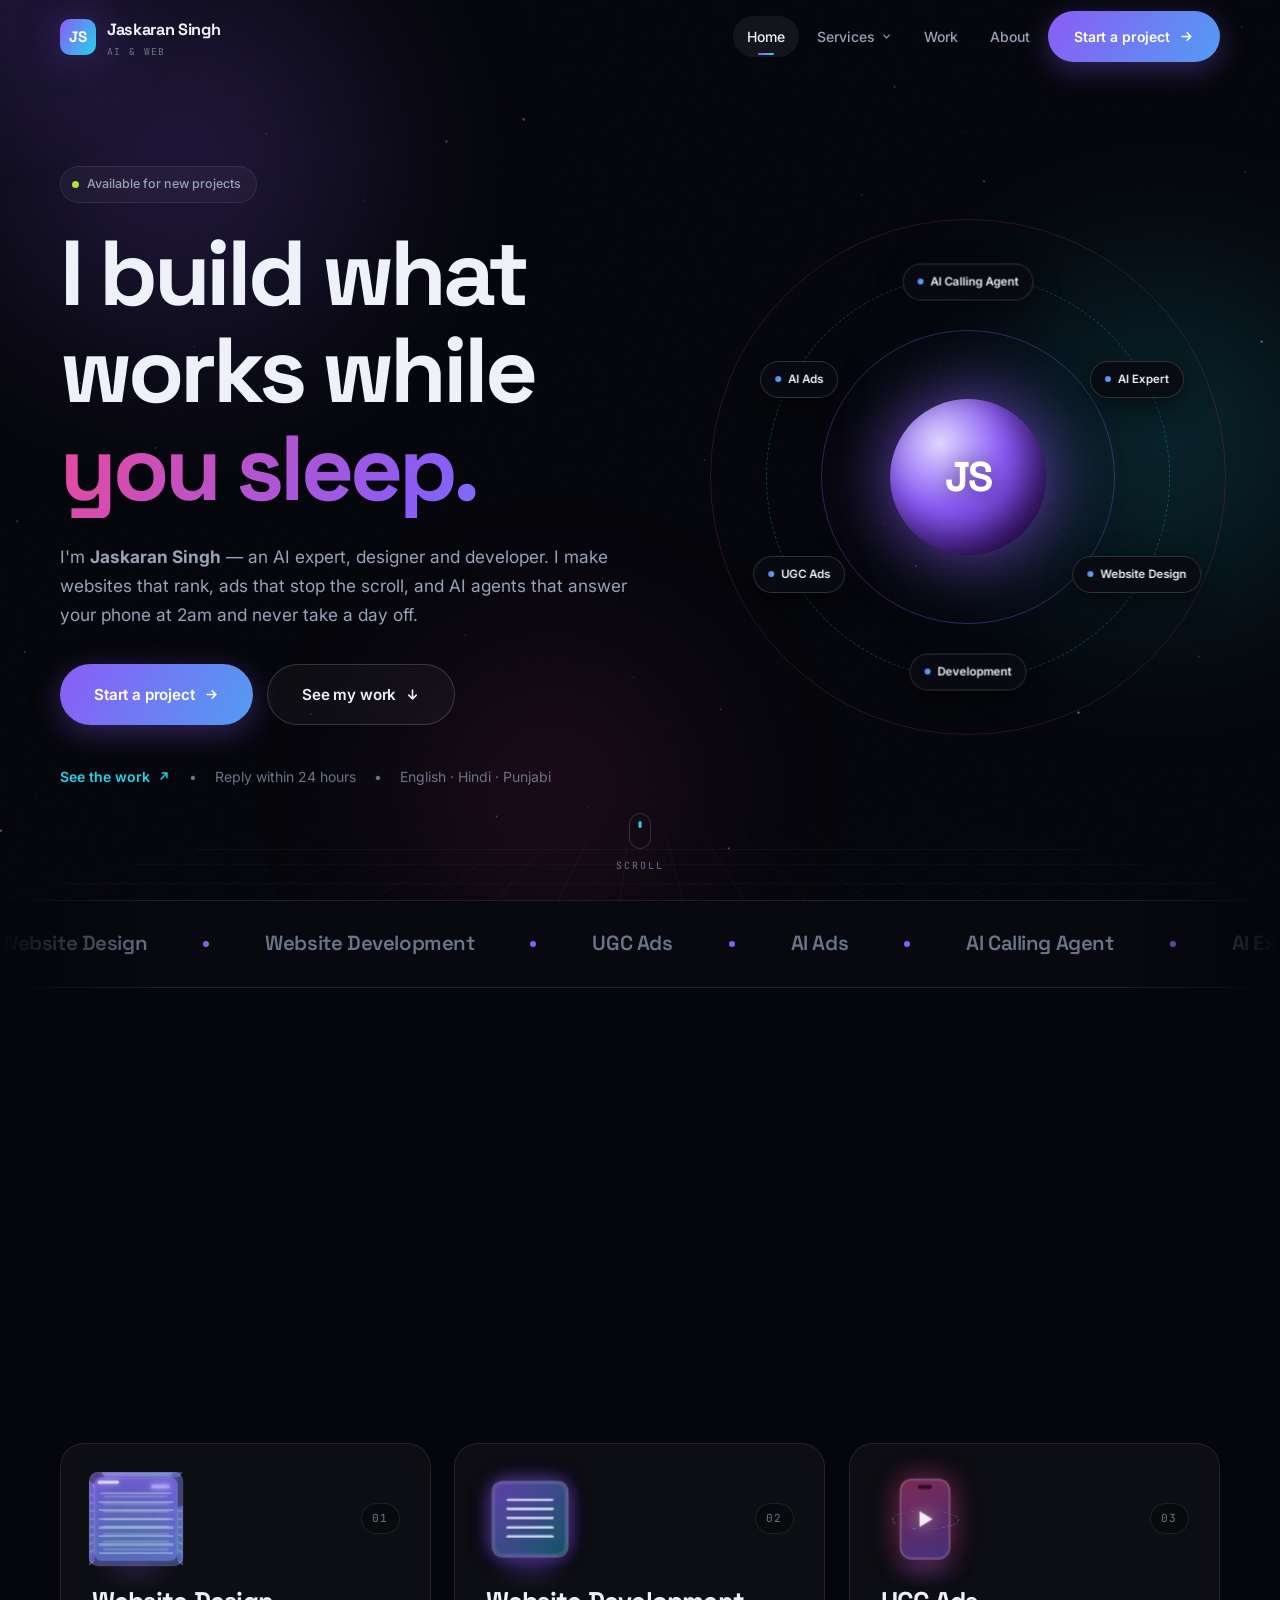
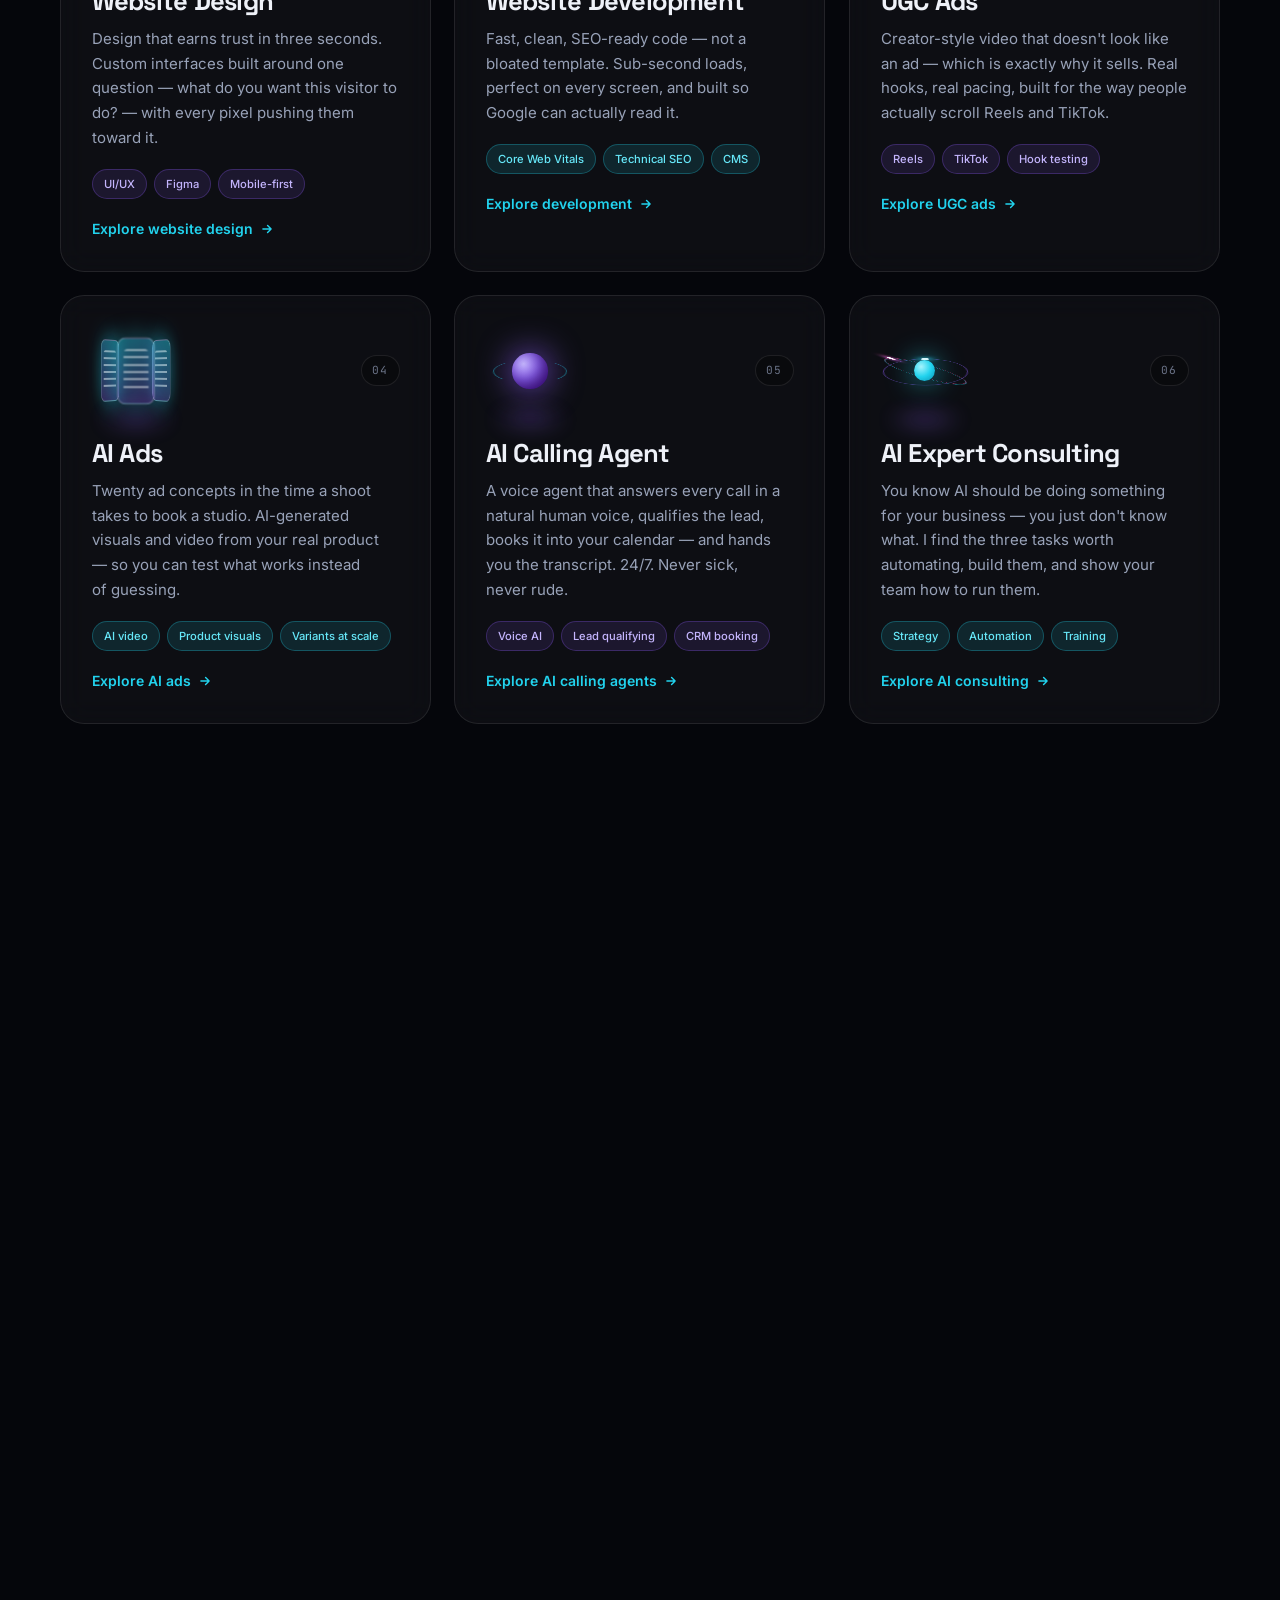
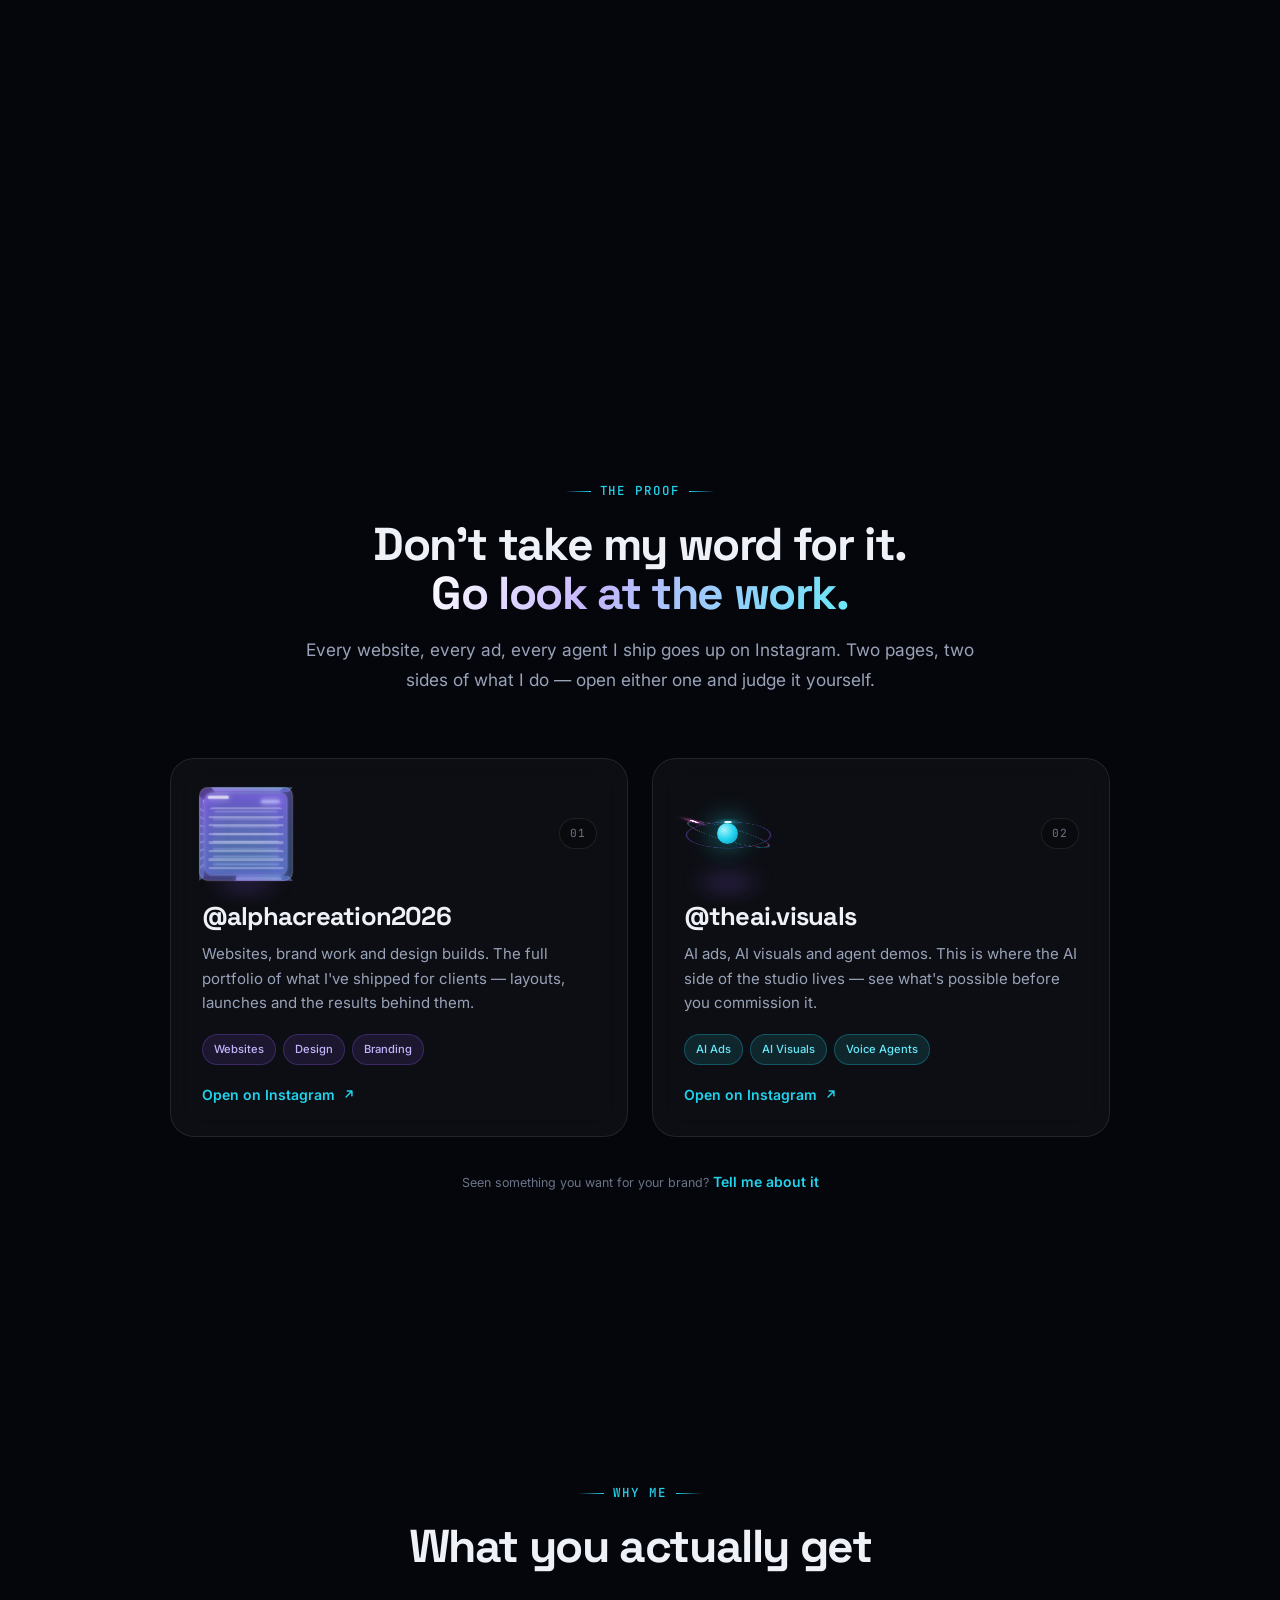
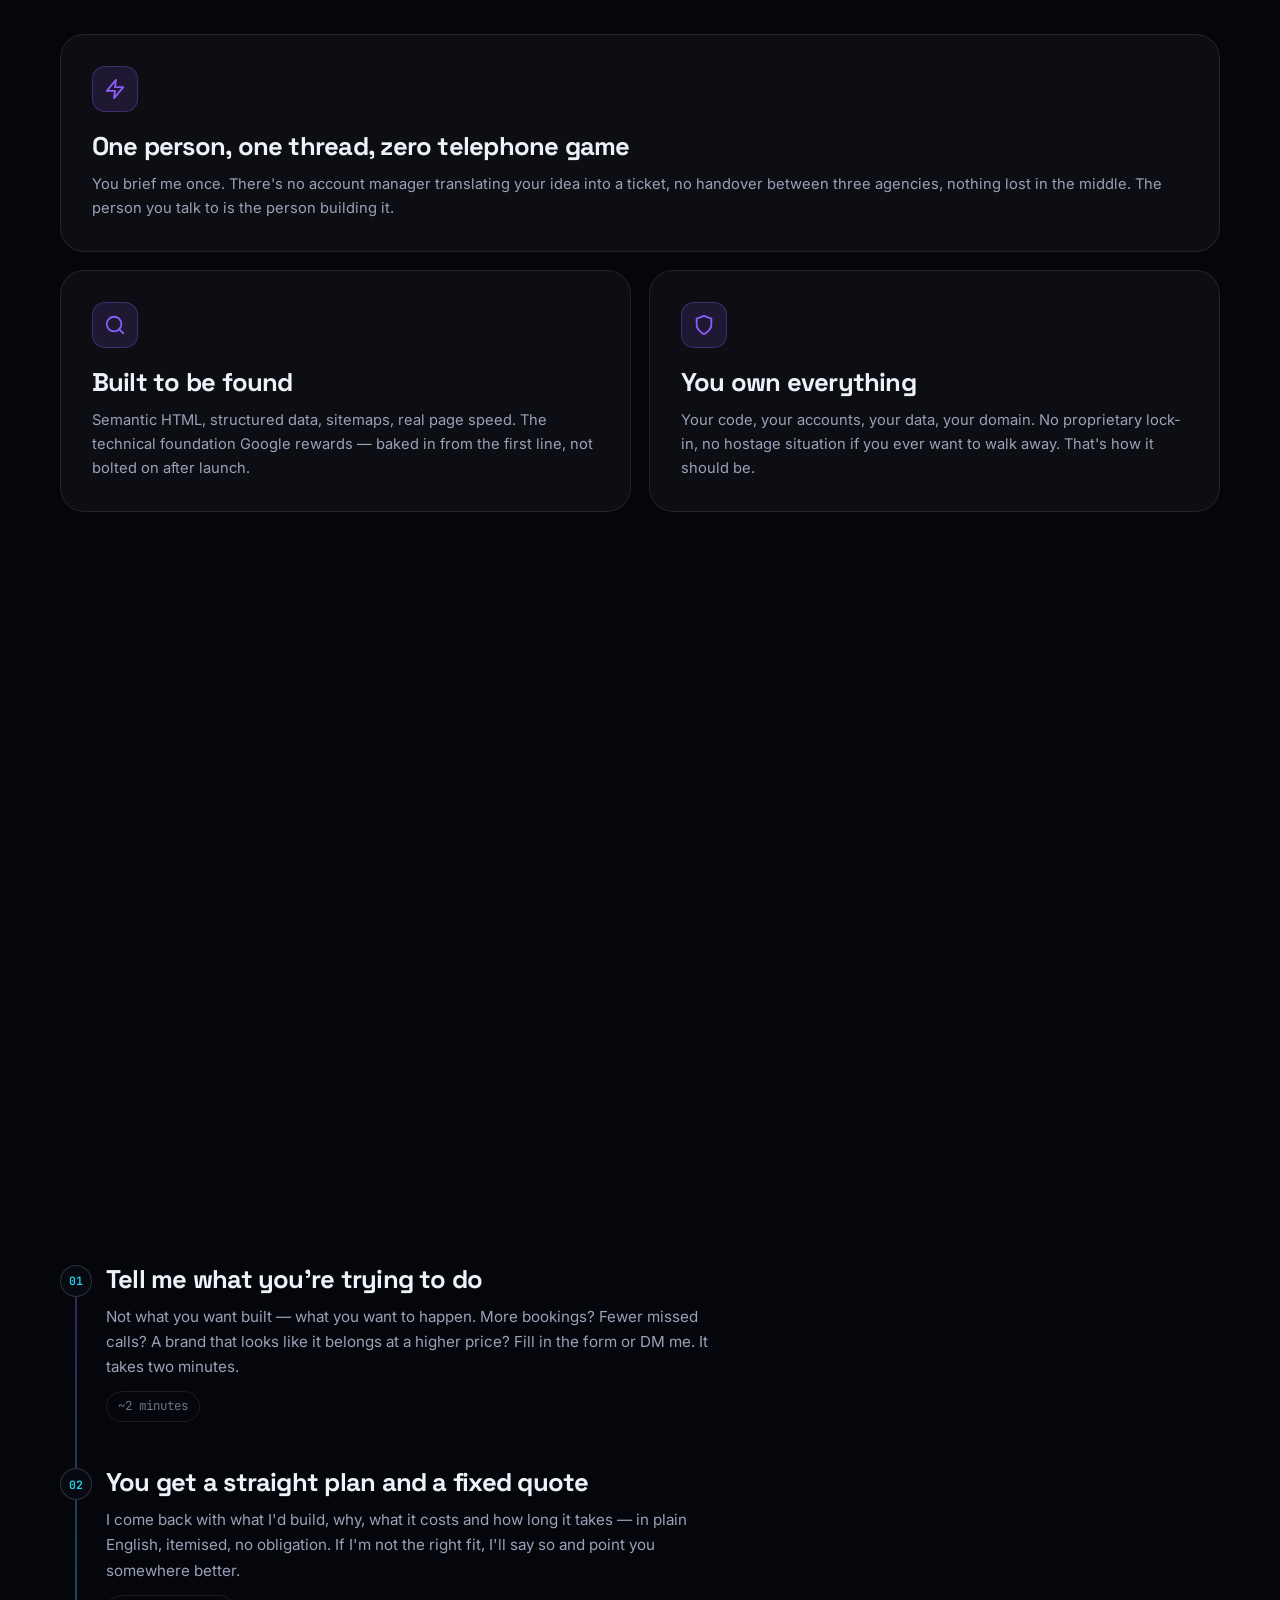
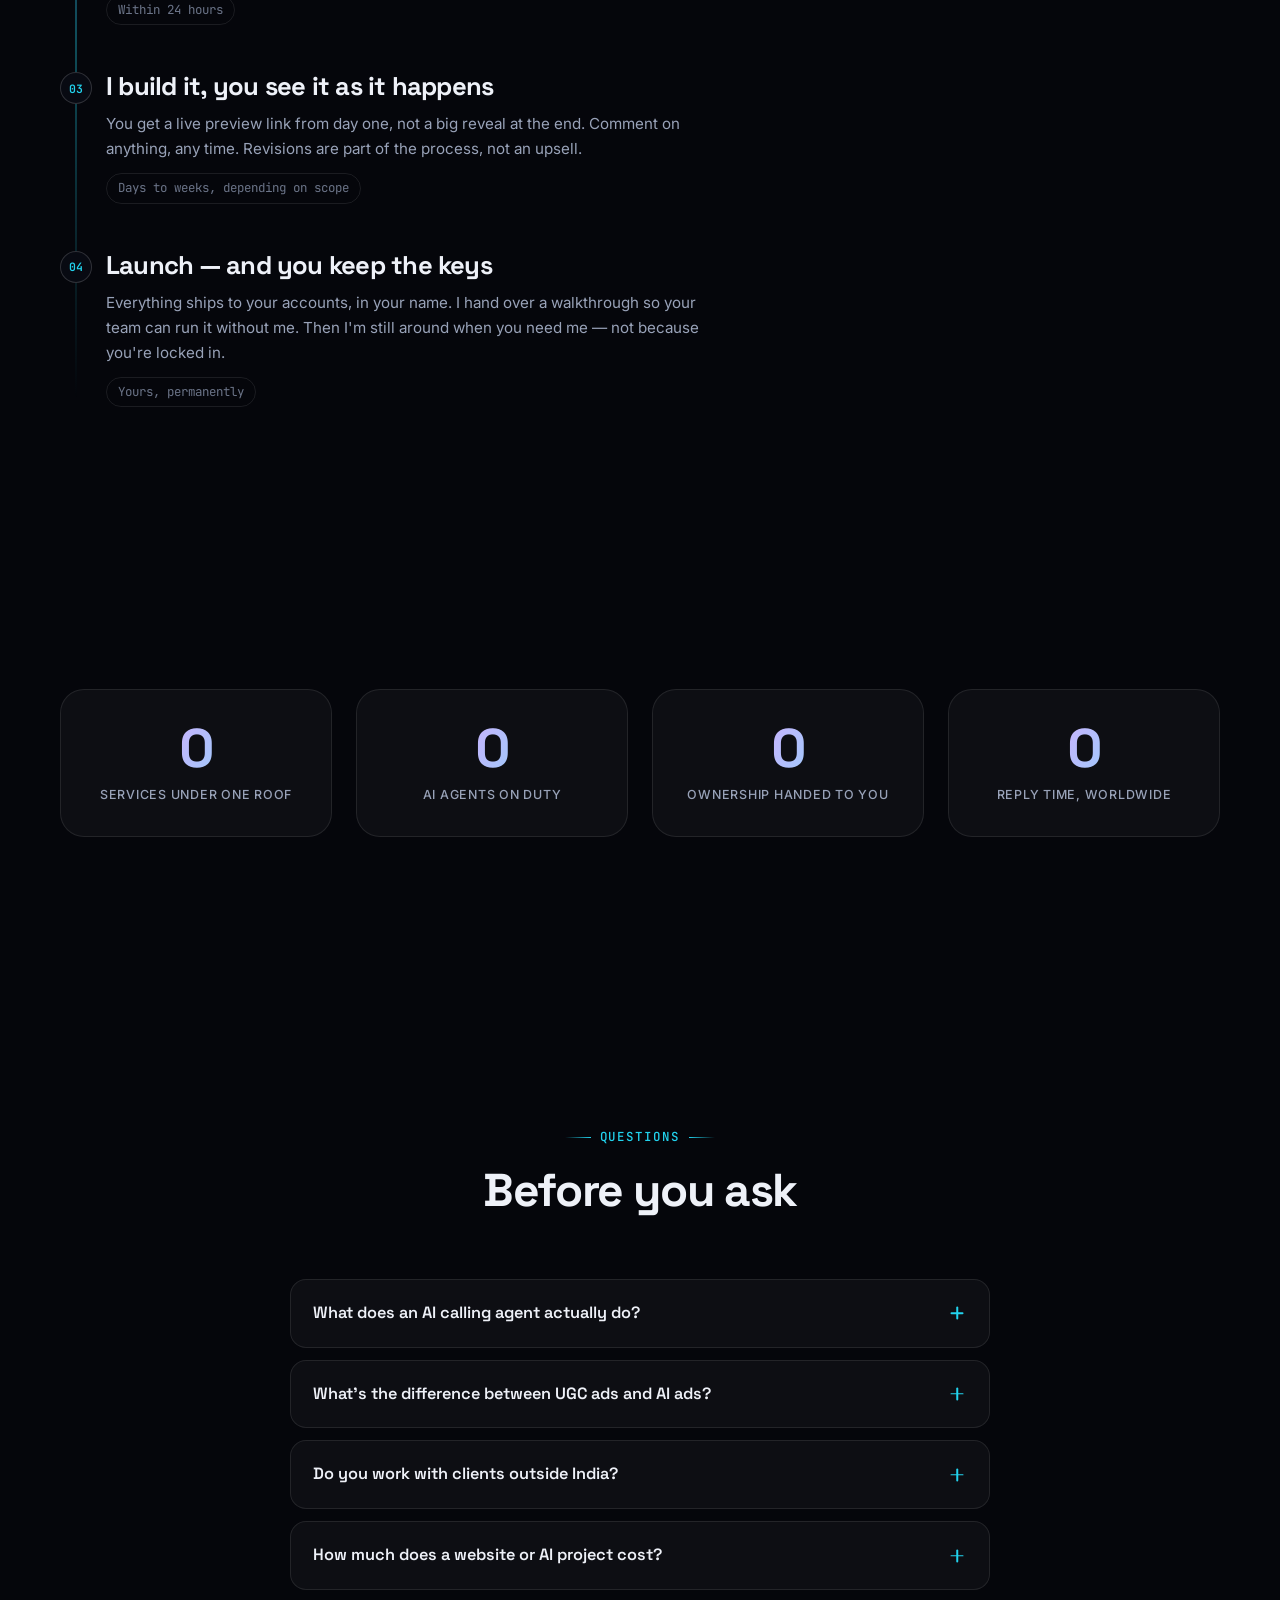
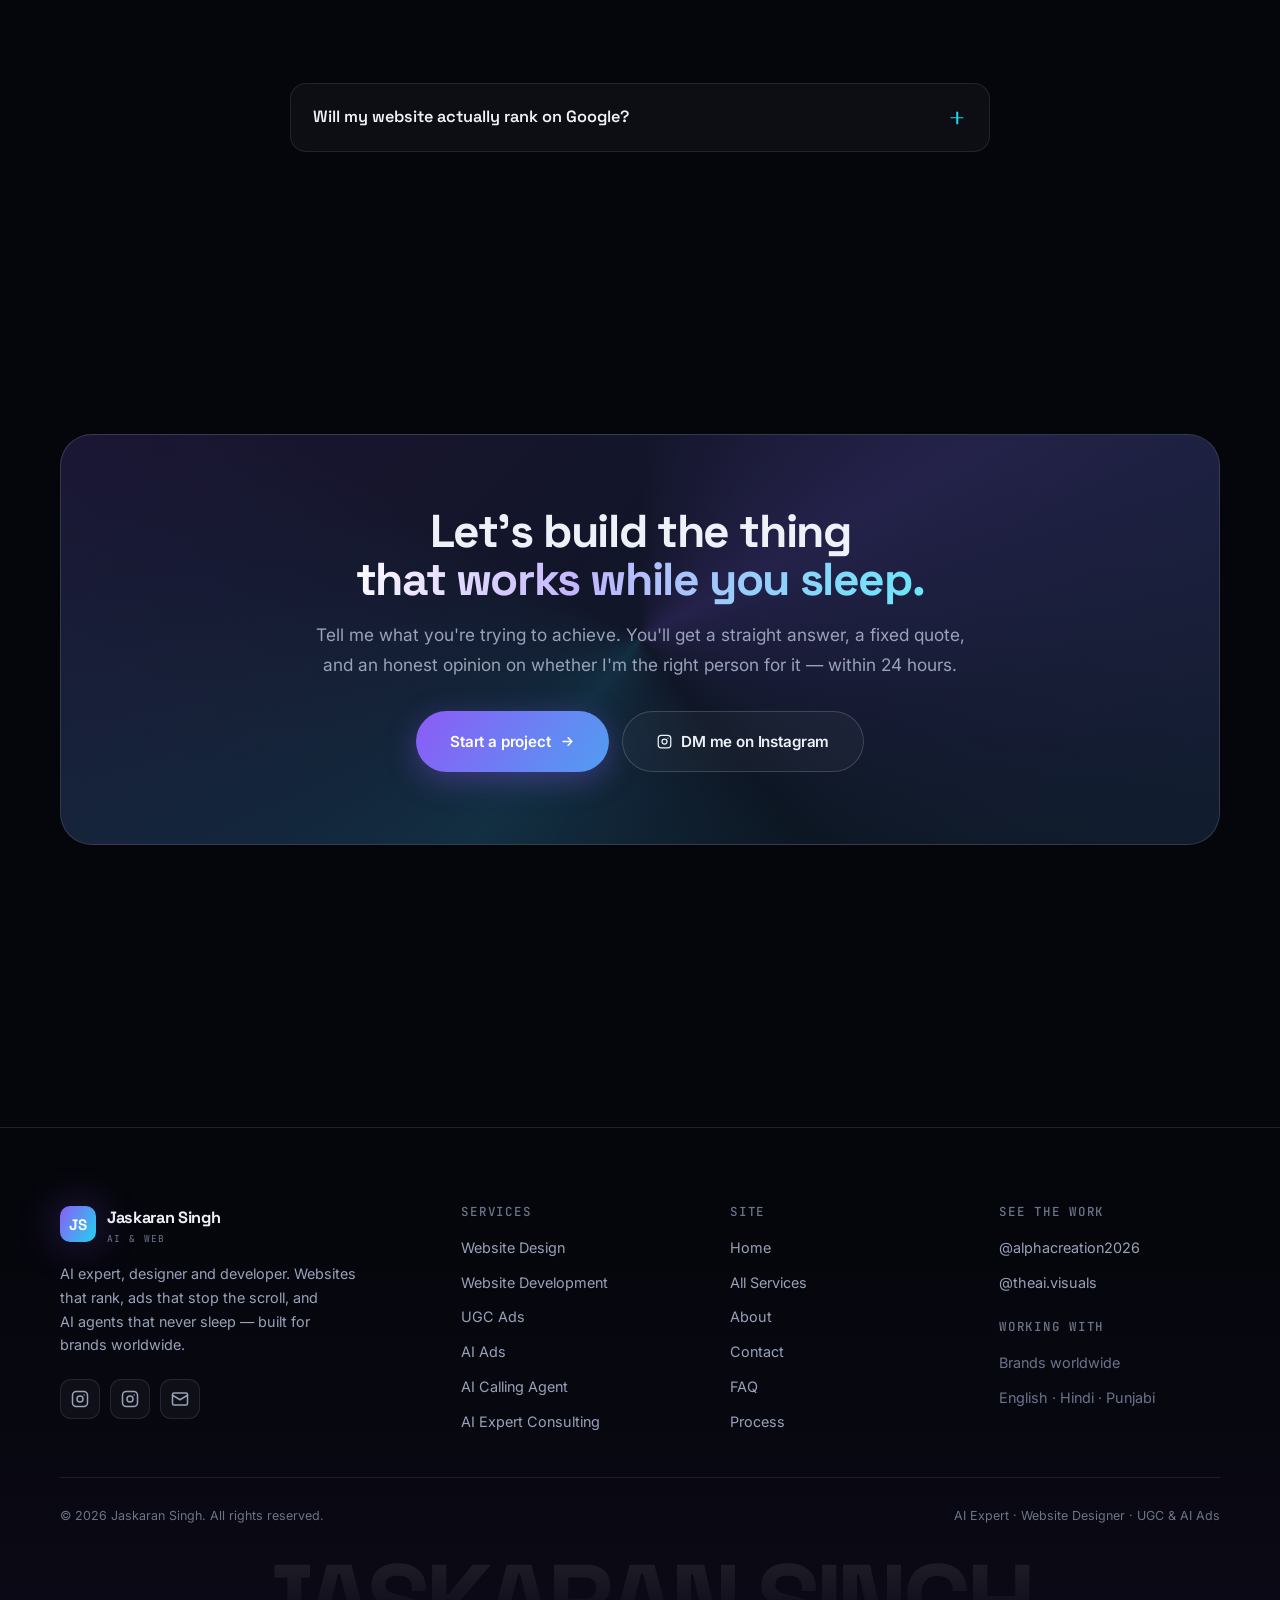
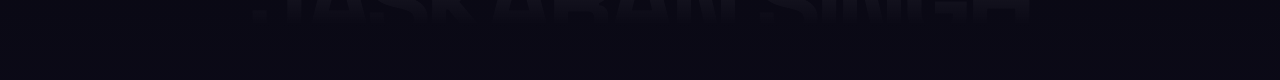
==== commit 176c320e: "Configure for GitHub Pages project site at /my-web/ GitHub Pages serves project repos from a sub-pat" ====
--- a/index.html
+++ b/index.html
@@ -10,15 +10,15 @@
 <meta name="keywords" content="AI expert, AI consultant, website designer, website developer, UGC ads creator, AI ads, AI calling agent, AI voice agent, AI automation, freelance web designer">
 <meta name="author" content="Jaskaran Singh">
 <meta name="robots" content="index, follow, max-image-preview:large, max-snippet:-1, max-video-preview:-1">
-<link rel="canonical" href="https://jaskaran-singh.netlify.app/">
+<link rel="canonical" href="https://newgmail2002-wq.github.io/my-web/">
 
 <!-- ===== OPEN GRAPH ===== -->
 <meta property="og:type" content="website">
 <meta property="og:site_name" content="Jaskaran Singh">
 <meta property="og:title" content="Jaskaran Singh — AI Expert, Website Designer &amp; UGC Ads Creator">
 <meta property="og:description" content="Websites that rank. Ads that stop the scroll. AI agents that never sleep. Built by one person who sees the whole system.">
-<meta property="og:url" content="https://jaskaran-singh.netlify.app/">
-<meta property="og:image" content="https://jaskaran-singh.netlify.app/assets/img/og-cover.jpg">
+<meta property="og:url" content="https://newgmail2002-wq.github.io/my-web/">
+<meta property="og:image" content="https://newgmail2002-wq.github.io/my-web/assets/img/og-cover.jpg">
 <meta property="og:image:width" content="1200">
 <meta property="og:image:height" content="630">
 <meta property="og:image:alt" content="Jaskaran Singh — AI expert and website designer">
@@ -28,7 +28,7 @@
 <meta name="twitter:card" content="summary_large_image">
 <meta name="twitter:title" content="Jaskaran Singh — AI Expert, Website Designer &amp; UGC Ads Creator">
 <meta name="twitter:description" content="Websites that rank. Ads that stop the scroll. AI agents that never sleep.">
-<meta name="twitter:image" content="https://jaskaran-singh.netlify.app/assets/img/og-cover.jpg">
+<meta name="twitter:image" content="https://newgmail2002-wq.github.io/my-web/assets/img/og-cover.jpg">
 
 <!-- ===== ICONS / THEME ===== -->
 <meta name="theme-color" content="#05060b">
@@ -54,10 +54,10 @@
   "@graph": [
     {
       "@type": "Person",
-      "@id": "https://jaskaran-singh.netlify.app/#person",
+      "@id": "https://newgmail2002-wq.github.io/my-web/#person",
       "name": "Jaskaran Singh",
-      "url": "https://jaskaran-singh.netlify.app/",
-      "image": "https://jaskaran-singh.netlify.app/assets/img/jaskaran-singh.jpg",
+      "url": "https://newgmail2002-wq.github.io/my-web/",
+      "image": "https://newgmail2002-wq.github.io/my-web/assets/img/jaskaran-singh.jpg",
       "jobTitle": "AI Expert, Website Designer & Developer",
       "description": "AI expert, website designer and developer specialising in high-converting websites, UGC ads, AI ad creative and AI calling agents.",
       "knowsAbout": [
@@ -78,11 +78,11 @@
     },
     {
       "@type": "ProfessionalService",
-      "@id": "https://jaskaran-singh.netlify.app/#business",
+      "@id": "https://newgmail2002-wq.github.io/my-web/#business",
       "name": "Jaskaran Singh — AI & Web Studio",
-      "url": "https://jaskaran-singh.netlify.app/",
-      "image": "https://jaskaran-singh.netlify.app/assets/img/jaskaran-singh.jpg",
-      "founder": { "@id": "https://jaskaran-singh.netlify.app/#person" },
+      "url": "https://newgmail2002-wq.github.io/my-web/",
+      "image": "https://newgmail2002-wq.github.io/my-web/assets/img/jaskaran-singh.jpg",
+      "founder": { "@id": "https://newgmail2002-wq.github.io/my-web/#person" },
       "description": "Website design and development, UGC ads, AI ads, AI calling agents and AI consulting for brands worldwide.",
       "areaServed": "Worldwide",
       "availableLanguage": ["English", "Hindi", "Punjabi"],
@@ -94,26 +94,26 @@
         "@type": "OfferCatalog",
         "name": "Services",
         "itemListElement": [
-          { "@type": "Offer", "itemOffered": { "@type": "Service", "name": "Website Design", "url": "https://jaskaran-singh.netlify.app/website-design.html" } },
-          { "@type": "Offer", "itemOffered": { "@type": "Service", "name": "Website Development", "url": "https://jaskaran-singh.netlify.app/website-development.html" } },
-          { "@type": "Offer", "itemOffered": { "@type": "Service", "name": "UGC Ads", "url": "https://jaskaran-singh.netlify.app/ugc-ads.html" } },
-          { "@type": "Offer", "itemOffered": { "@type": "Service", "name": "AI Ads", "url": "https://jaskaran-singh.netlify.app/ai-ads.html" } },
-          { "@type": "Offer", "itemOffered": { "@type": "Service", "name": "AI Calling Agent", "url": "https://jaskaran-singh.netlify.app/ai-calling-agent.html" } },
-          { "@type": "Offer", "itemOffered": { "@type": "Service", "name": "AI Expert Consulting", "url": "https://jaskaran-singh.netlify.app/ai-expert.html" } }
+          { "@type": "Offer", "itemOffered": { "@type": "Service", "name": "Website Design", "url": "https://newgmail2002-wq.github.io/my-web/website-design.html" } },
+          { "@type": "Offer", "itemOffered": { "@type": "Service", "name": "Website Development", "url": "https://newgmail2002-wq.github.io/my-web/website-development.html" } },
+          { "@type": "Offer", "itemOffered": { "@type": "Service", "name": "UGC Ads", "url": "https://newgmail2002-wq.github.io/my-web/ugc-ads.html" } },
+          { "@type": "Offer", "itemOffered": { "@type": "Service", "name": "AI Ads", "url": "https://newgmail2002-wq.github.io/my-web/ai-ads.html" } },
+          { "@type": "Offer", "itemOffered": { "@type": "Service", "name": "AI Calling Agent", "url": "https://newgmail2002-wq.github.io/my-web/ai-calling-agent.html" } },
+          { "@type": "Offer", "itemOffered": { "@type": "Service", "name": "AI Expert Consulting", "url": "https://newgmail2002-wq.github.io/my-web/ai-expert.html" } }
         ]
       }
     },
     {
       "@type": "WebSite",
-      "@id": "https://jaskaran-singh.netlify.app/#website",
-      "url": "https://jaskaran-singh.netlify.app/",
+      "@id": "https://newgmail2002-wq.github.io/my-web/#website",
+      "url": "https://newgmail2002-wq.github.io/my-web/",
       "name": "Jaskaran Singh",
-      "publisher": { "@id": "https://jaskaran-singh.netlify.app/#person" },
+      "publisher": { "@id": "https://newgmail2002-wq.github.io/my-web/#person" },
       "inLanguage": "en"
     },
     {
       "@type": "FAQPage",
-      "@id": "https://jaskaran-singh.netlify.app/#faq",
+      "@id": "https://newgmail2002-wq.github.io/my-web/#faq",
       "mainEntity": [
         {
           "@type": "Question",
